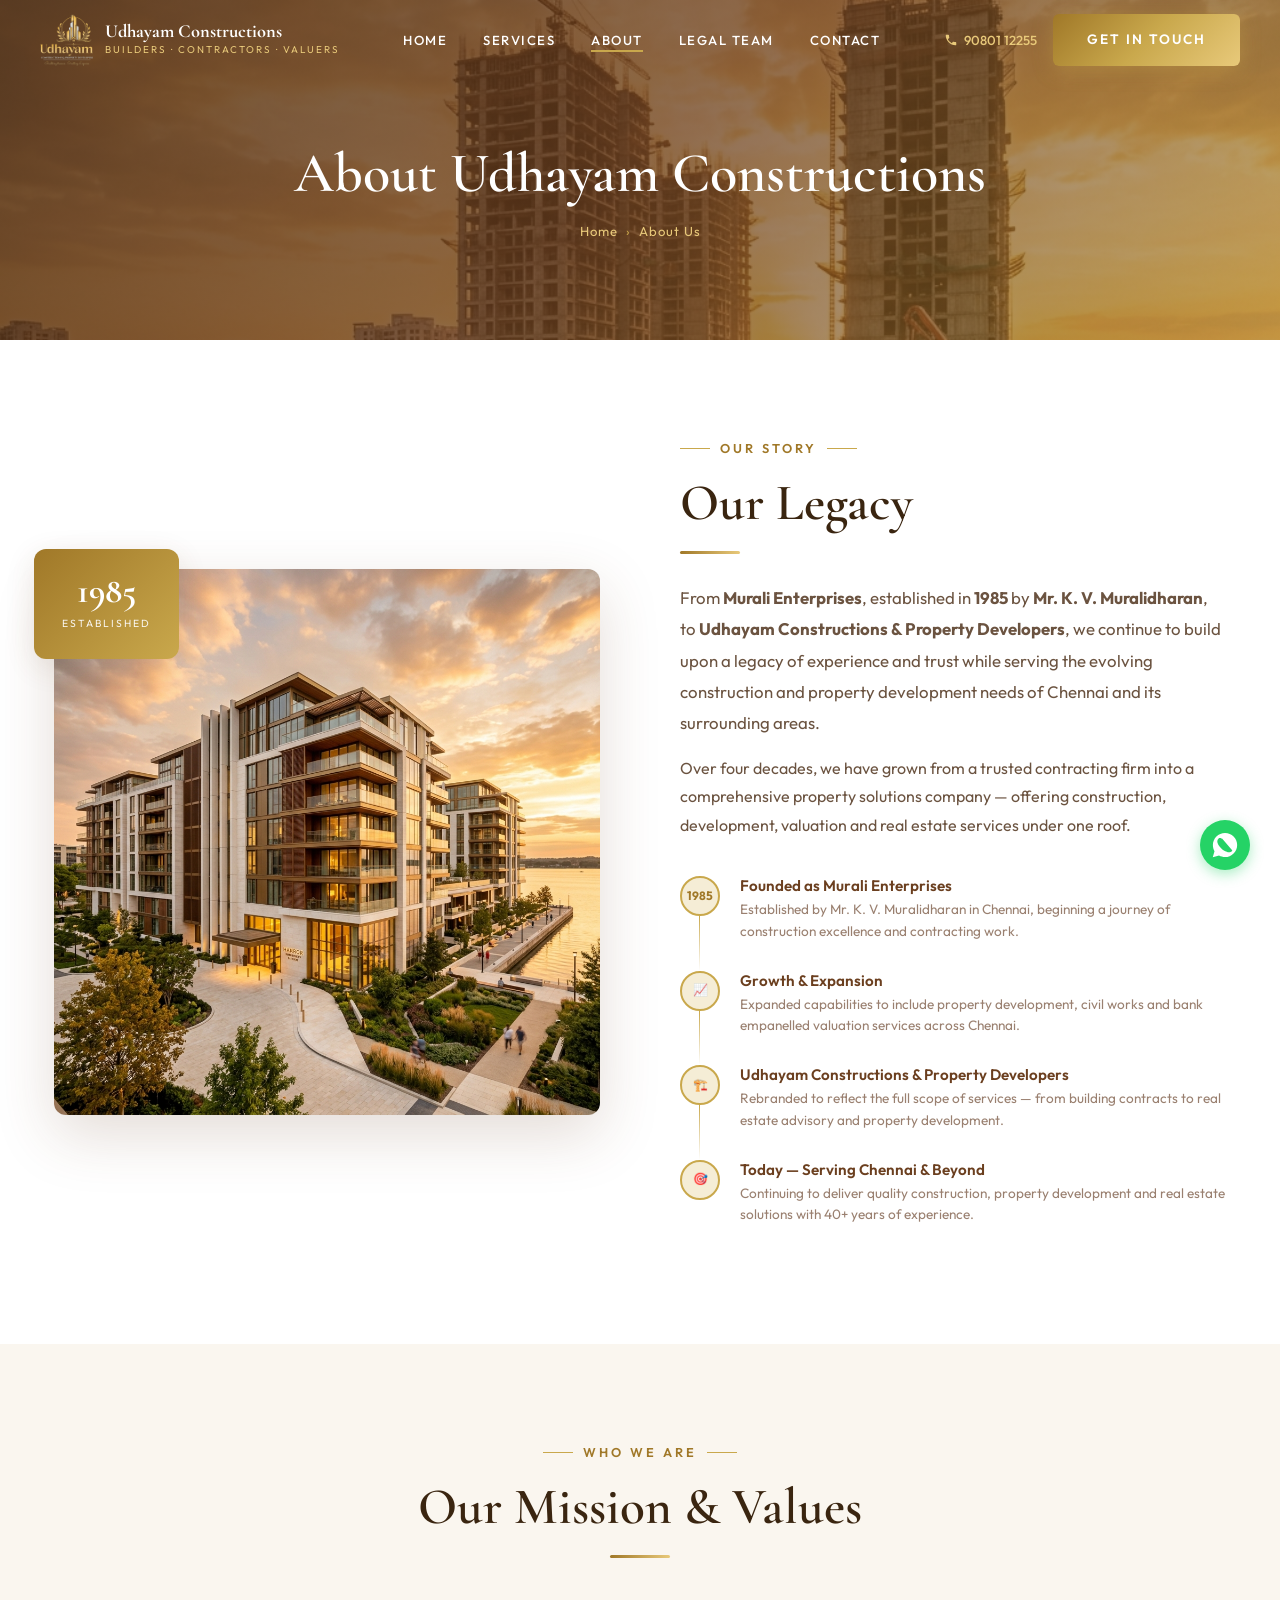
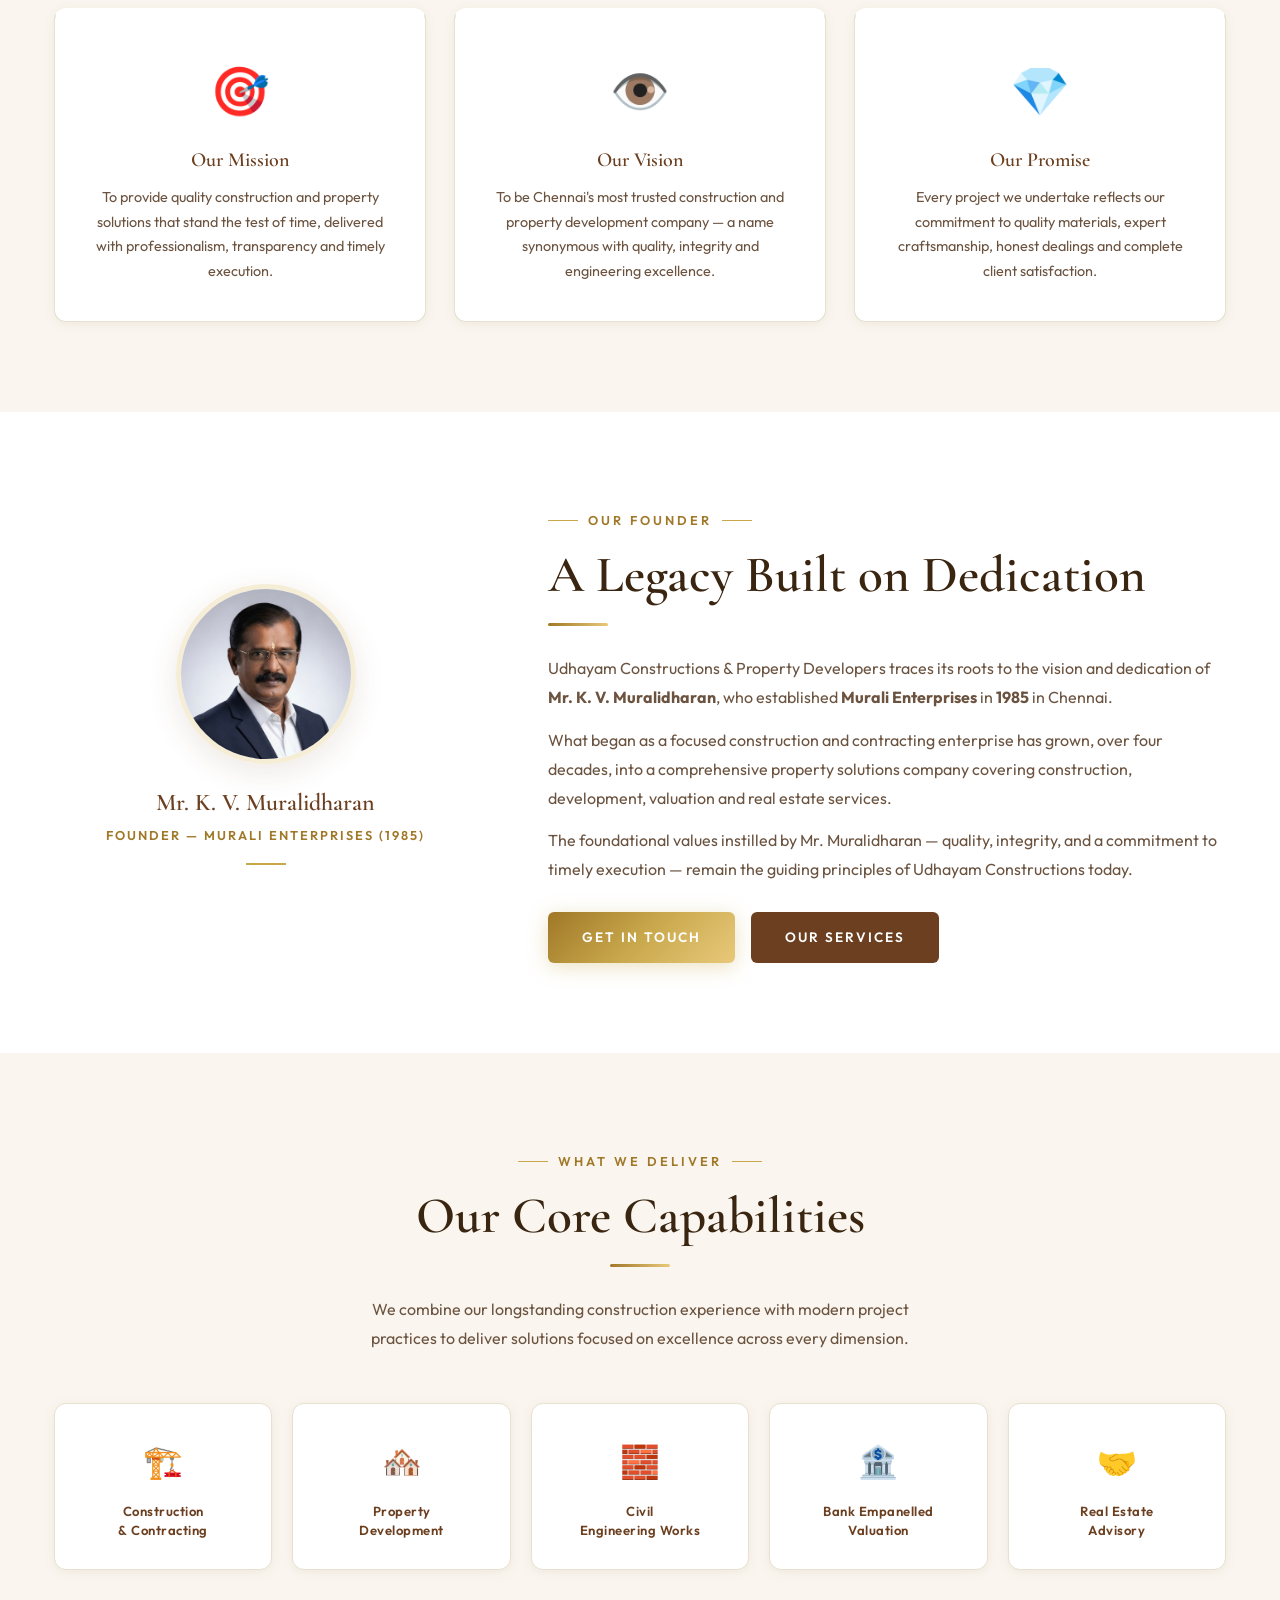
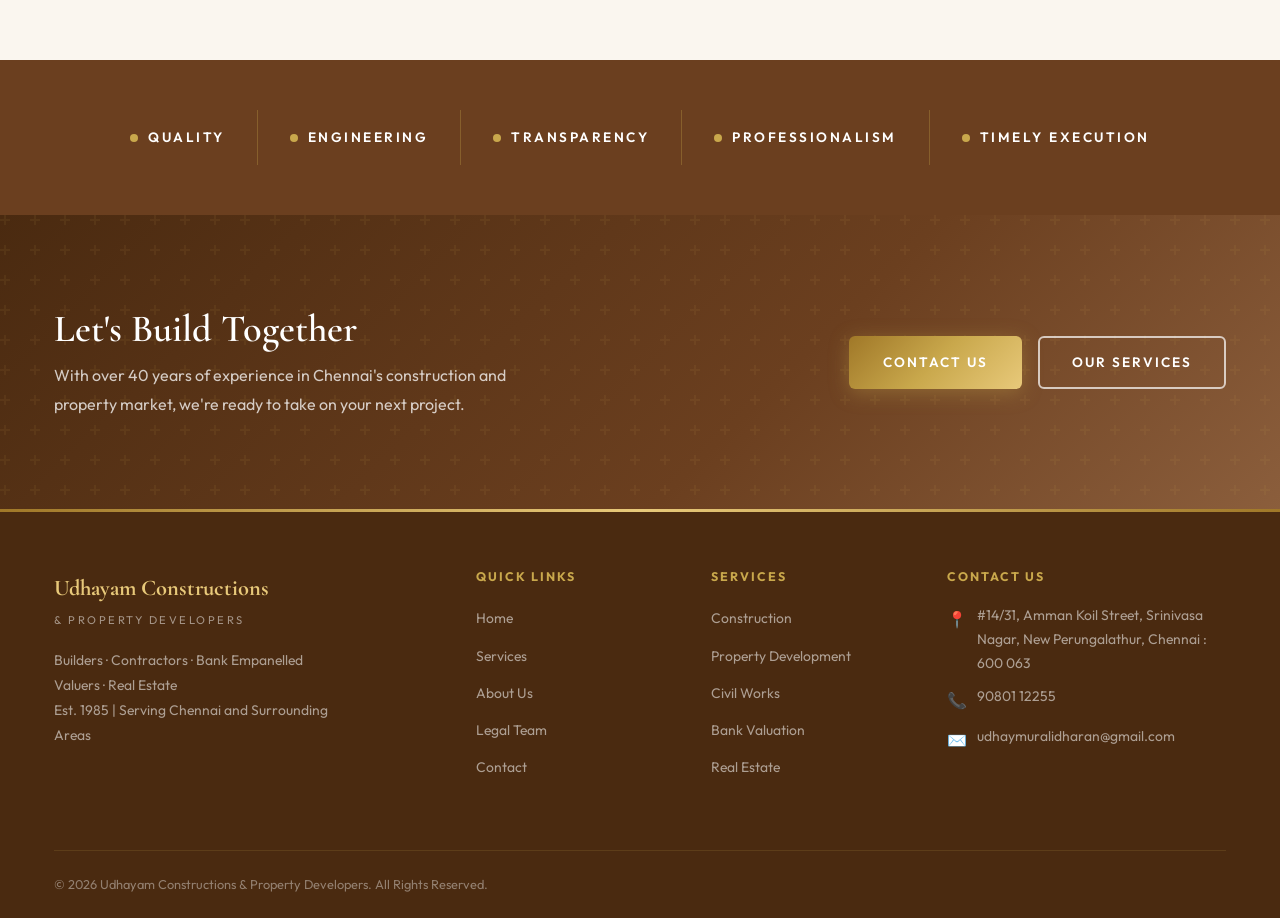
==== about.html @ 4d4fea95 "Initial commit of Udhayam Constructions website" ====
<!DOCTYPE html>
<html lang="en">
<head>
  <meta charset="UTF-8">
  <meta name="viewport" content="width=device-width, initial-scale=1.0">
  <title>About Us | Udhayam Constructions & Property Developers – Est. 1985, Chennai</title>
  <meta name="description" content="Learn about Udhayam Constructions & Property Developers – established in 1985 by Mr. K. V. Muralidharan as Murali Enterprises. Four decades of construction and property excellence in Chennai.">
  <link rel="stylesheet" href="style.css">
  <link rel="preconnect" href="https://fonts.googleapis.com">
</head>
<body>

  <!-- NAVBAR -->
  <nav id="navbar" class="scrolled">
    <div class="nav-inner">
      <a href="index.html" class="nav-logo">
        <img src="logo.png" alt="Udhayam Constructions Logo">
        <div class="nav-logo-text">
          <span class="brand">Udhayam Constructions</span>
          <span class="tagline">Builders · Contractors · Valuers</span>
        </div>
      </a>
      <ul class="nav-links">
        <li><a href="index.html">Home</a></li>
        <li><a href="services.html">Services</a></li>
        <li><a href="about.html" class="active">About</a></li>
        <li><a href="legal-team.html">Legal Team</a></li>
        <li><a href="contact.html">Contact</a></li>
      </ul>
      <div class="nav-cta">
        <a href="tel:+919080112255" class="nav-phone">
          <svg viewBox="0 0 24 24" fill="currentColor" width="14" height="14"><path d="M6.62 10.79c1.44 2.83 3.76 5.14 6.59 6.59l2.2-2.2c.27-.27.67-.36 1.02-.24 1.12.37 2.33.57 3.57.57.55 0 1 .45 1 1V20c0 .55-.45 1-1 1-9.39 0-17-7.61-17-17 0-.55.45-1 1-1h3.5c.55 0 1 .45 1 1 0 1.25.2 2.45.57 3.57.11.35.03.74-.25 1.02l-2.2 2.2z"/></svg>
          90801 12255
        </a>
        <a href="contact.html" class="btn-primary">Get In Touch</a>
      </div>
      <div class="hamburger" id="hamburger"><span></span><span></span><span></span></div>
    </div>
  </nav>
  <div class="mobile-nav" id="mobileNav">
    <a href="index.html">Home</a>
    <a href="services.html">Services</a>
    <a href="about.html">About</a>
    <a href="legal-team.html">Legal Team</a>
    <a href="contact.html">Contact</a>
  </div>

  <!-- PAGE BANNER -->
  <div class="page-banner">
    <div class="page-banner-bg" style="background-image: url('about_bg.png');"></div>
    <div class="page-banner-overlay"></div>
    <div class="page-banner-content">
      <h1>About Udhayam Constructions</h1>
      <div class="breadcrumb">
        <a href="index.html">Home</a>
        <span class="sep">›</span>
        <span>About Us</span>
      </div>
    </div>
  </div>

  <!-- OUR STORY -->
  <section class="about-story section-pad">
    <div class="container">
      <div class="about-grid">
        <div class="about-image-wrap fade-up">
          <div class="about-year-badge">
            <span class="year">1985</span>
            <span class="est">Established</span>
          </div>
          <img src="about_legacy_new.png" alt="Udhayam Constructions – Building Legacy Since 1985" style="width:100%; height:100%; object-fit:cover; border-radius:var(--radius-lg);">
        </div>
        <div class="fade-up">
          <div class="section-title">
            <div class="section-label">Our Story</div>
            <h2>Our Legacy</h2>
            <span class="gold-line"></span>
            <p style="font-size:1.05rem; line-height:1.85;">
              From <strong>Murali Enterprises</strong>, established in <strong>1985</strong> by <strong>Mr. K. V. Muralidharan</strong>, to <strong>Udhayam Constructions & Property Developers</strong>, we continue to build upon a legacy of experience and trust while serving the evolving construction and property development needs of Chennai and its surrounding areas.
            </p>
            <p style="margin-top:16px;">
              Over four decades, we have grown from a trusted contracting firm into a comprehensive property solutions company — offering construction, development, valuation and real estate services under one roof.
            </p>
          </div>
          <div class="timeline" style="margin-top: 36px;">
            <div class="timeline-item">
              <div class="tl-dot">1985</div>
              <div class="tl-content">
                <h4>Founded as Murali Enterprises</h4>
                <p>Established by Mr. K. V. Muralidharan in Chennai, beginning a journey of construction excellence and contracting work.</p>
              </div>
            </div>
            <div class="timeline-item">
              <div class="tl-dot">📈</div>
              <div class="tl-content">
                <h4>Growth & Expansion</h4>
                <p>Expanded capabilities to include property development, civil works and bank empanelled valuation services across Chennai.</p>
              </div>
            </div>
            <div class="timeline-item">
              <div class="tl-dot">🏗️</div>
              <div class="tl-content">
                <h4>Udhayam Constructions & Property Developers</h4>
                <p>Rebranded to reflect the full scope of services — from building contracts to real estate advisory and property development.</p>
              </div>
            </div>
            <div class="timeline-item">
              <div class="tl-dot">🎯</div>
              <div class="tl-content">
                <h4>Today — Serving Chennai & Beyond</h4>
                <p>Continuing to deliver quality construction, property development and real estate solutions with 40+ years of experience.</p>
              </div>
            </div>
          </div>
        </div>
      </div>
    </div>
  </section>

  <!-- MISSION / VISION -->
  <section class="section-pad" style="background: var(--cream);">
    <div class="container">
      <div class="section-title centered fade-up">
        <div class="section-label">Who We Are</div>
        <h2>Our Mission & Values</h2>
        <span class="gold-line"></span>
      </div>
      <div style="display: grid; grid-template-columns: 1fr 1fr 1fr; gap: 28px; margin-top: 50px;">
        <div class="service-card fade-up" style="text-align:center;">
          <div style="font-size:3rem; margin-bottom:16px;">🎯</div>
          <h3 style="font-size:1.25rem;">Our Mission</h3>
          <p style="font-size:0.9rem;">To provide quality construction and property solutions that stand the test of time, delivered with professionalism, transparency and timely execution.</p>
        </div>
        <div class="service-card fade-up" style="text-align:center;">
          <div style="font-size:3rem; margin-bottom:16px;">👁️</div>
          <h3 style="font-size:1.25rem;">Our Vision</h3>
          <p style="font-size:0.9rem;">To be Chennai's most trusted construction and property development company — a name synonymous with quality, integrity and engineering excellence.</p>
        </div>
        <div class="service-card fade-up" style="text-align:center;">
          <div style="font-size:3rem; margin-bottom:16px;">💎</div>
          <h3 style="font-size:1.25rem;">Our Promise</h3>
          <p style="font-size:0.9rem;">Every project we undertake reflects our commitment to quality materials, expert craftsmanship, honest dealings and complete client satisfaction.</p>
        </div>
      </div>
    </div>
  </section>

  <!-- FOUNDER -->
  <section class="section-pad" style="background: var(--white);">
    <div class="container">
      <div style="display: grid; grid-template-columns: 1fr 1.6fr; gap: 70px; align-items: center;">
        <div class="fade-up" style="text-align:center;">
          <div style="width:180px; height:180px; margin:0 auto 24px; border: 5px solid var(--gold-pale); box-shadow: var(--shadow-md); border-radius: 50%; overflow: hidden;">
            <img src="founder.jpg" alt="Mr. K. V. Muralidharan" style="width:100%; height:100%; object-fit:cover; object-position:center top;">
          </div>
          <h3 style="font-size:1.5rem; color:var(--brown);">Mr. K. V. Muralidharan</h3>
          <p style="font-size:0.8rem; color:var(--gold-dark); font-weight:600; letter-spacing:2px; text-transform:uppercase; margin-top:6px;">Founder — Murali Enterprises (1985)</p>
          <div style="width:40px; height:2px; background:var(--gold); margin:16px auto;"></div>
        </div>
        <div class="fade-up">
          <div class="section-title">
            <div class="section-label">Our Founder</div>
            <h2>A Legacy Built on Dedication</h2>
            <span class="gold-line"></span>
          </div>
          <p>Udhayam Constructions & Property Developers traces its roots to the vision and dedication of <strong>Mr. K. V. Muralidharan</strong>, who established <strong>Murali Enterprises</strong> in <strong>1985</strong> in Chennai.</p>
          <p style="margin-top:14px;">What began as a focused construction and contracting enterprise has grown, over four decades, into a comprehensive property solutions company covering construction, development, valuation and real estate services.</p>
          <p style="margin-top:14px;">The foundational values instilled by Mr. Muralidharan — quality, integrity, and a commitment to timely execution — remain the guiding principles of Udhayam Constructions today.</p>
          <div style="margin-top: 28px; display:flex; gap:16px; flex-wrap:wrap;">
            <a href="contact.html" class="btn-primary">Get In Touch</a>
            <a href="services.html" class="btn-brown">Our Services</a>
          </div>
        </div>
      </div>
    </div>
  </section>

  <!-- CAPABILITIES -->
  <section class="capabilities-section section-pad">
    <div class="container">
      <div class="section-title centered fade-up">
        <div class="section-label">What We Deliver</div>
        <h2>Our Core Capabilities</h2>
        <span class="gold-line"></span>
        <p>We combine our longstanding construction experience with modern project practices to deliver solutions focused on excellence across every dimension.</p>
      </div>
      <div class="capabilities-grid">
        <div class="cap-card fade-up"><div class="cap-icon">🏗️</div><h4>Construction<br>& Contracting</h4></div>
        <div class="cap-card fade-up"><div class="cap-icon">🏘️</div><h4>Property<br>Development</h4></div>
        <div class="cap-card fade-up"><div class="cap-icon">🧱</div><h4>Civil<br>Engineering Works</h4></div>
        <div class="cap-card fade-up"><div class="cap-icon">🏦</div><h4>Bank Empanelled<br>Valuation</h4></div>
        <div class="cap-card fade-up"><div class="cap-icon">🤝</div><h4>Real Estate<br>Advisory</h4></div>
      </div>
    </div>
  </section>

  <!-- VALUES STRIP -->
  <div class="values-strip">
    <div class="values-strip-inner">
      <div class="value-pill"><div class="dot"></div><span>Quality</span></div>
      <div class="value-pill"><div class="dot"></div><span>Engineering</span></div>
      <div class="value-pill"><div class="dot"></div><span>Transparency</span></div>
      <div class="value-pill"><div class="dot"></div><span>Professionalism</span></div>
      <div class="value-pill"><div class="dot"></div><span>Timely Execution</span></div>
    </div>
  </div>

  <!-- CTA -->
  <section class="cta-banner section-pad">
    <div class="container">
      <div class="cta-inner">
        <div>
          <h2>Let's Build Together</h2>
          <p>With over 40 years of experience in Chennai's construction and property market, we're ready to take on your next project.</p>
        </div>
        <div class="cta-buttons">
          <a href="contact.html" class="btn-primary">Contact Us</a>
          <a href="services.html" class="btn-outline">Our Services</a>
        </div>
      </div>
    </div>
  </section>

  <!-- FOOTER -->
  <footer>
    <div class="container">
      <div class="footer-top">
        <div class="footer-grid">
          <div class="footer-brand">
            <div class="logo-text">Udhayam Constructions</div>
            <div class="tagline">& Property Developers</div>
            <p>Builders · Contractors · Bank Empanelled Valuers · Real Estate<br>Est. 1985 | Serving Chennai and Surrounding Areas</p>
          </div>
          <div class="footer-col">
            <h4>Quick Links</h4>
            <ul>
              <li><a href="index.html">Home</a></li>
              <li><a href="services.html">Services</a></li>
              <li><a href="about.html">About Us</a></li>
              <li><a href="legal-team.html">Legal Team</a></li>
              <li><a href="contact.html">Contact</a></li>
            </ul>
          </div>
          <div class="footer-col">
            <h4>Services</h4>
            <ul>
              <li><a href="services.html">Construction</a></li>
              <li><a href="services.html">Property Development</a></li>
              <li><a href="services.html">Civil Works</a></li>
              <li><a href="services.html">Bank Valuation</a></li>
              <li><a href="services.html">Real Estate</a></li>
            </ul>
          </div>
          <div class="footer-col">
            <h4>Contact Us</h4>
            <ul class="footer-contact">
              <li><span class="fi-icon">📍</span> #14/31, Amman Koil Street, Srinivasa Nagar, New Perungalathur, Chennai : 600 063</li>
              <li><span class="fi-icon">📞</span> <a href="tel:+919080112255">90801 12255</a></li>
              <li><span class="fi-icon">✉️</span> <a href="mailto:udhaymuralidharan@gmail.com">udhaymuralidharan@gmail.com</a></li>
            </ul>
          </div>
        </div>
      </div>
      <div class="footer-bottom">
        <p>© 2026 Udhayam Constructions & Property Developers. All Rights Reserved.</p>
      </div>
    </div>
  </footer>

  <a href="https://wa.me/919080112255" id="whatsapp-btn" target="_blank" aria-label="Chat on WhatsApp" style="position: fixed; bottom: 30px; right: 30px; width: 50px; height: 50px; background: #25D366; color: white; border-radius: 50%; display: flex; align-items: center; justify-content: center; z-index: 99; box-shadow: 0 4px 14px rgba(37,211,102,0.4); transition: transform 0.3s ease;">
    <svg viewBox="0 0 32 32" fill="currentColor" width="28" height="28"><path d="M16.05 2.15c-7.66 0-13.9 6.24-13.9 13.9 0 2.45.64 4.84 1.85 6.95L2 30l7.2-1.89c2.04 1.11 4.35 1.7 6.8 1.7 7.66 0 13.9-6.24 13.9-13.9S23.71 2.15 16.05 2.15zm8.39 20.08c-.35.98-2.02 1.88-2.8 1.98-.78.11-1.74.28-5.32-1.2-4.32-1.79-7.14-6.2-7.36-6.49-.21-.29-1.76-2.34-1.76-4.46 0-2.12 1.1-3.17 1.5-3.6.38-.41.83-.51 1.11-.51.28 0 .56.01.8.02.26.01.62-.1.95.7 3.51.13.56.42 1.25.48 1.4.07.15.11.33.01.52s-.17.31-.35.5c-.17.19-.36.41-.51.56-.17.17-.35.35-.15.7 1.12.35 2.5 1.13 3.69 2.2 1.18 1.07 1.97 1.82 2.25 2.3.28.49.03.75-.15.93-.17.18-.75.87-.93 1.1-.17.23-.35.19-.66.04-.32-.15-2.01-.74-3.83-2.36-1.42-1.26-2.38-2.82-2.66-3.29-.28-.47-.03-.73.15-.96.16-.2.35-.41.53-.61.18-.21.24-.35.35-.59.12-.24.06-.45-.03-.63-.08-.18-.75-1.81-1.03-2.48-.27-.65-.54-.56-.75-.57-.2-.01-.43-.01-.66-.01zm0 0"/></svg>
  </a>

  <script>
    const navbar = document.getElementById('navbar');
    window.addEventListener('scroll', () => {
      navbar.classList.toggle('scrolled', window.scrollY > 60);
      
    });
    const hamburger = document.getElementById('hamburger');
    const mobileNav = document.getElementById('mobileNav');
    hamburger.addEventListener('click', () => {
      hamburger.classList.toggle('open');
      mobileNav.classList.toggle('open');
    });
    const observer = new IntersectionObserver((entries) => {
      entries.forEach(e => { if (e.isIntersecting) e.target.classList.add('visible'); });
    }, { threshold: 0.1 });
    document.querySelectorAll('.fade-up').forEach(el => observer.observe(el));
  </script>
</body>
</html>
---- style.css ----
/* ========================================
   UDHAYAM CONSTRUCTIONS & PROPERTY DEVELOPERS
   Main Stylesheet
   Color Palette: White, Gold, Brown
======================================== */

/* ---- Google Fonts ---- */
@import url('https://fonts.googleapis.com/css2?family=Cormorant+Garamond:ital,wght@0,300;0,400;0,500;0,600;0,700;1,400&family=Outfit:wght@300;400;500;600;700&display=swap');

/* ---- CSS Variables ---- */
:root {
  --gold: #C9A84C;
  --gold-light: #E8C97A;
  --gold-dark: #A07828;
  --gold-pale: #F5EDD6;
  --brown: #6B3F1F;
  --brown-light: #8B5E3C;
  --brown-dark: #4A2A10;
  --cream: #FAF6EF;
  --white: #FFFFFF;
  --off-white: #F8F4EE;
  --warm-gray: #E8E0D0;
  --text-dark: #3A2510;
  --text-mid: #6B5340;
  --text-light: #9A8070;
  --font-heading: 'Cormorant Garamond', Georgia, serif;
  --font-body: 'Outfit', sans-serif;
  --shadow-sm: 0 2px 12px rgba(107, 63, 31, 0.08);
  --shadow-md: 0 8px 30px rgba(107, 63, 31, 0.12);
  --shadow-lg: 0 20px 60px rgba(107, 63, 31, 0.18);
  --radius: 6px;
  --radius-lg: 12px;
  --transition: all 0.35s cubic-bezier(0.4, 0, 0.2, 1);
}

/* ---- Reset & Base ---- */
*, *::before, *::after { box-sizing: border-box; margin: 0; padding: 0; }
html { scroll-behavior: smooth; }
body {
  font-family: var(--font-body);
  font-size: 16px;
  line-height: 1.7;
  color: var(--text-dark);
  background: var(--white);
  overflow-x: hidden;
}
img { max-width: 100%; height: auto; display: block; }
a { text-decoration: none; color: inherit; transition: var(--transition); }
ul { list-style: none; }
button { cursor: pointer; border: none; background: none; font-family: inherit; }

/* ---- Typography ---- */
h1, h2, h3, h4, h5 {
  font-family: var(--font-heading);
  color: var(--text-dark);
  line-height: 1.25;
  font-weight: 600;
}
h1 { font-size: clamp(2.5rem, 6vw, 5rem); }
h2 { font-size: clamp(2rem, 4vw, 3.2rem); }
h3 { font-size: clamp(1.3rem, 2.5vw, 1.8rem); }
h4 { font-size: 1.1rem; font-family: var(--font-body); font-weight: 600; }
p { font-size: 1rem; color: var(--text-mid); line-height: 1.8; }

/* ---- Layout Utilities ---- */
.container { max-width: 1220px; margin: 0 auto; padding: 0 24px; }
.section-pad { padding: 90px 0; }
.section-pad-sm { padding: 60px 0; }
.text-center { text-align: center; }
.flex { display: flex; }
.grid { display: grid; }

/* ---- Section Title ---- */
.section-label {
  display: inline-flex;
  align-items: center;
  gap: 10px;
  font-family: var(--font-body);
  font-size: 0.8rem;
  font-weight: 600;
  letter-spacing: 3px;
  text-transform: uppercase;
  color: var(--gold-dark);
  margin-bottom: 12px;
}
.section-label::before, .section-label::after {
  content: '';
  display: block;
  width: 30px;
  height: 1px;
  background: var(--gold);
}
.section-title { margin-bottom: 16px; }
.section-title h2 { color: var(--text-dark); }
.section-title p { max-width: 600px; color: var(--text-mid); }
.section-title.centered { text-align: center; }
.section-title.centered p { margin: 0 auto; }

/* ---- Gold Divider ---- */
.gold-line {
  display: block;
  width: 60px;
  height: 3px;
  background: linear-gradient(90deg, var(--gold-dark), var(--gold-light));
  margin: 16px 0 28px;
  border-radius: 2px;
}
.section-title.centered .gold-line { margin: 16px auto 28px; }

/* ---- Buttons ---- */
.btn-primary {
  display: inline-flex;
  align-items: center;
  gap: 8px;
  background: linear-gradient(135deg, var(--gold-dark) 0%, var(--gold) 50%, var(--gold-light) 100%);
  color: var(--white);
  padding: 14px 34px;
  border-radius: var(--radius);
  font-size: 0.85rem;
  font-weight: 600;
  letter-spacing: 2px;
  text-transform: uppercase;
  box-shadow: 0 4px 20px rgba(201, 168, 76, 0.35);
  transition: var(--transition);
}
.btn-primary:hover {
  transform: translateY(-2px);
  box-shadow: 0 8px 30px rgba(201, 168, 76, 0.5);
  background: linear-gradient(135deg, var(--gold) 0%, var(--gold-light) 100%);
}
.btn-outline {
  display: inline-flex;
  align-items: center;
  gap: 8px;
  background: transparent;
  color: var(--white);
  padding: 13px 32px;
  border: 2px solid rgba(255,255,255,0.7);
  border-radius: var(--radius);
  font-size: 0.85rem;
  font-weight: 600;
  letter-spacing: 2px;
  text-transform: uppercase;
  transition: var(--transition);
}
.btn-outline:hover {
  background: rgba(255,255,255,0.12);
  border-color: var(--white);
}
.btn-brown {
  display: inline-flex;
  align-items: center;
  gap: 8px;
  background: var(--brown);
  color: var(--white);
  padding: 14px 34px;
  border-radius: var(--radius);
  font-size: 0.85rem;
  font-weight: 600;
  letter-spacing: 2px;
  text-transform: uppercase;
  transition: var(--transition);
}
.btn-brown:hover { background: var(--brown-dark); transform: translateY(-2px); }

/* ---- NAV ---- */
#navbar {
  position: fixed;
  top: 0; left: 0; right: 0;
  z-index: 1000;
  padding: 0 40px;
  transition: var(--transition);
}
#navbar.scrolled {
  background: rgba(255, 251, 245, 0.97);
  backdrop-filter: blur(12px);
  -webkit-backdrop-filter: blur(12px);
  box-shadow: 0 2px 30px rgba(107, 63, 31, 0.12);
  padding: 0 40px;
}
.nav-inner {
  display: flex;
  align-items: center;
  justify-content: space-between;
  height: 80px;
  max-width: 1220px;
  margin: 0 auto;
}
.nav-logo { display: flex; align-items: center; gap: 12px; }
.nav-logo img { height: 52px; width: auto; }
.nav-logo-text { display: flex; flex-direction: column; }
.nav-logo-text .brand { font-family: var(--font-heading); font-size: 1.15rem; font-weight: 700; color: var(--brown); line-height: 1.1; }
.nav-logo-text .tagline { font-size: 0.62rem; letter-spacing: 2px; text-transform: uppercase; color: var(--gold-dark); }
#navbar.scrolled .brand { color: var(--brown); }
#navbar:not(.scrolled) .brand { color: var(--white); }
#navbar:not(.scrolled) .tagline { color: var(--gold-light); }

.nav-links { display: flex; align-items: center; gap: 36px; }
.nav-links a {
  font-size: 0.82rem;
  font-weight: 500;
  letter-spacing: 1.5px;
  text-transform: uppercase;
  color: var(--white);
  position: relative;
  padding-bottom: 4px;
}
.nav-links a::after {
  content: '';
  position: absolute;
  bottom: 0; left: 0;
  width: 0; height: 2px;
  background: var(--gold);
  transition: var(--transition);
}
.nav-links a:hover::after, .nav-links a.active::after { width: 100%; }
#navbar.scrolled .nav-links a { color: var(--text-dark); }
.nav-links a:hover { color: var(--gold-dark); }
#navbar.scrolled .nav-links a:hover { color: var(--gold-dark); }

.nav-cta { display: flex; align-items: center; gap: 16px; }
.nav-phone {
  display: flex; align-items: center; gap: 6px;
  font-size: 0.82rem; font-weight: 500;
  color: var(--gold-light);
}
#navbar.scrolled .nav-phone { color: var(--gold-dark); }
.nav-phone svg { width: 14px; height: 14px; }

/* Hamburger */
.hamburger { display: none; flex-direction: column; gap: 5px; cursor: pointer; padding: 6px; }
.hamburger span { display: block; width: 24px; height: 2px; background: var(--white); border-radius: 2px; transition: var(--transition); }
#navbar.scrolled .hamburger span { background: var(--brown); }
.hamburger.open span:nth-child(1) { transform: rotate(45deg) translate(5px, 5px); }
.hamburger.open span:nth-child(2) { opacity: 0; }
.hamburger.open span:nth-child(3) { transform: rotate(-45deg) translate(5px, -5px); }

/* Mobile Nav */
.mobile-nav {
  display: none;
  position: fixed;
  top: 80px; left: 0; right: 0;
  background: var(--off-white);
  padding: 20px 30px 30px;
  box-shadow: var(--shadow-lg);
  z-index: 999;
  transform: translateY(-20px);
  opacity: 0;
  pointer-events: none;
  transition: var(--transition);
}
.mobile-nav.open { display: block; transform: translateY(0); opacity: 1; pointer-events: all; }
.mobile-nav a { display: block; padding: 12px 0; font-size: 1rem; font-weight: 500; color: var(--text-dark); border-bottom: 1px solid var(--warm-gray); }
.mobile-nav a:last-child { border: none; }

/* ---- PAGE BANNER ---- */
.page-banner {
  position: relative;
  min-height: 340px;
  display: flex;
  align-items: center;
  justify-content: center;
  text-align: center;
  overflow: hidden;
}
.page-banner-bg {
  position: absolute;
  inset: 0;
  background-size: cover;
  background-position: center;
  background-attachment: fixed;
}
.page-banner-overlay {
  position: absolute;
  inset: 0;
  background: linear-gradient(135deg, rgba(74, 42, 16, 0.82) 0%, rgba(107, 63, 31, 0.75) 50%, rgba(160, 120, 40, 0.6) 100%);
}
.page-banner-content {
  position: relative;
  z-index: 2;
  padding: 100px 24px 60px;
}
.page-banner-content h1 { color: var(--white); font-size: clamp(2rem, 5vw, 3.5rem); }
.page-banner-content .breadcrumb {
  display: flex;
  align-items: center;
  justify-content: center;
  gap: 8px;
  margin-top: 12px;
  font-size: 0.82rem;
  color: var(--gold-light);
  letter-spacing: 1px;
}
.page-banner-content .breadcrumb a { color: var(--gold-light); }
.page-banner-content .breadcrumb a:hover { color: var(--white); }
.page-banner-content .breadcrumb .sep { color: var(--gold); }

/* ---- HERO ---- */
.hero {
  position: relative;
  min-height: 100vh;
  display: flex;
  align-items: center;
  overflow: hidden;
}
.hero-bg {
  position: absolute;
  inset: 0;
  background-image: url('hero_bg.png');
  background-size: cover;
  background-position: center;
  animation: heroZoom 20s ease-in-out infinite alternate;
}
@keyframes heroZoom {
  from { transform: scale(1); }
  to { transform: scale(1.06); }
}
.hero-overlay {
  position: absolute;
  inset: 0;
  background: linear-gradient(
    135deg,
    rgba(74, 42, 16, 0.88) 0%,
    rgba(107, 63, 31, 0.75) 40%,
    rgba(160, 120, 40, 0.55) 100%
  );
}
.hero-content {
  position: relative;
  z-index: 2;
  max-width: 760px;
  padding: 120px 24px 120px;
  margin: 0 auto;
  text-align: center;
}
.hero-badge {
  display: inline-flex;
  align-items: center;
  gap: 8px;
  background: rgba(201, 168, 76, 0.2);
  border: 1px solid var(--gold);
  color: var(--gold-light);
  padding: 6px 20px;
  border-radius: 50px;
  font-size: 0.75rem;
  font-weight: 600;
  letter-spacing: 3px;
  text-transform: uppercase;
  margin-bottom: 28px;
  backdrop-filter: blur(6px);
}
.hero-content h1 {
  color: var(--white);
  font-size: clamp(2.8rem, 7vw, 5.5rem);
  font-weight: 700;
  letter-spacing: -1px;
  text-shadow: 0 2px 20px rgba(0,0,0,0.3);
  margin-bottom: 8px;
}
.hero-content h1 span { color: var(--gold-light); }
.hero-subtitle {
  font-size: clamp(1rem, 2vw, 1.2rem);
  color: rgba(255,255,255,0.85);
  margin: 20px auto 36px;
  max-width: 540px;
  line-height: 1.7;
}
.hero-sub-tag {
  font-family: var(--font-body);
  font-size: 0.85rem;
  font-weight: 500;
  letter-spacing: 3px;
  text-transform: uppercase;
  color: var(--gold-light);
  margin-bottom: 14px;
  display: block;
}
.hero-buttons { display: flex; gap: 16px; justify-content: center; flex-wrap: wrap; }
.hero-stats {
  position: absolute;
  bottom: 0;
  left: 0; right: 0;
  z-index: 3;
  display: grid;
  grid-template-columns: 1fr;
  background: rgba(255, 251, 245, 0.06);
  backdrop-filter: blur(12px);
  -webkit-backdrop-filter: blur(12px);
  border-top: 1px solid rgba(201, 168, 76, 0.25);
}
.hero-stat {
  padding: 22px 20px;
  text-align: center;
  border-right: 1px solid rgba(201, 168, 76, 0.2);
}
.hero-stat:last-child { border: none; }
.hero-stat .num {
  font-family: var(--font-heading);
  font-size: 2.4rem;
  font-weight: 700;
  color: var(--gold-light);
  line-height: 1;
}
.hero-stat .label {
  font-size: 0.72rem;
  letter-spacing: 2px;
  text-transform: uppercase;
  color: rgba(255,255,255,0.7);
  margin-top: 4px;
}

/* ---- FEATURES BAR ---- */
.features-bar { background: var(--brown); padding: 0; }
.features-bar-inner {
  display: grid;
  grid-template-columns: repeat(4, 1fr);
}
.feature-item {
  display: flex;
  align-items: center;
  gap: 16px;
  padding: 28px 24px;
  border-right: 1px solid rgba(255,255,255,0.1);
  transition: var(--transition);
}
.feature-item:last-child { border: none; }
.feature-item:hover { background: rgba(255,255,255,0.06); }
.feature-icon {
  width: 48px;
  height: 48px;
  background: rgba(201, 168, 76, 0.2);
  border: 1px solid rgba(201, 168, 76, 0.4);
  border-radius: 50%;
  display: flex;
  align-items: center;
  justify-content: center;
  flex-shrink: 0;
  font-size: 1.3rem;
}
.feature-item h4 { color: var(--white); font-size: 0.88rem; margin-bottom: 2px; font-family: var(--font-body); font-weight: 600; }
.feature-item p { color: rgba(255,255,255,0.6); font-size: 0.75rem; line-height: 1.4; }

/* ---- WELCOME / ABOUT SECTION ---- */
.welcome-section { background: var(--cream); }
.welcome-grid {
  display: grid;
  grid-template-columns: 1fr 1fr;
  gap: 80px;
  align-items: center;
}
.welcome-image-wrap { position: relative; }
.welcome-image-wrap img {
  width: 100%;
  border-radius: var(--radius-lg);
  box-shadow: var(--shadow-lg);
}
.image-badge {
  position: absolute;
  bottom: -20px;
  right: -20px;
  background: var(--brown);
  color: var(--white);
  padding: 24px 28px;
  border-radius: var(--radius-lg);
  text-align: center;
  box-shadow: var(--shadow-md);
}
.image-badge .num {
  font-family: var(--font-heading);
  font-size: 2.5rem;
  font-weight: 700;
  color: var(--gold-light);
  display: block;
  line-height: 1;
}
.image-badge .label { font-size: 0.7rem; letter-spacing: 1.5px; text-transform: uppercase; color: rgba(255,255,255,0.8); margin-top: 4px; }
.welcome-content { padding: 20px 0; }
.values-list { margin-top: 24px; display: flex; flex-direction: column; gap: 12px; }
.value-item {
  display: flex;
  align-items: flex-start;
  gap: 14px;
  padding: 14px 18px;
  background: var(--white);
  border-radius: var(--radius);
  border-left: 3px solid var(--gold);
  box-shadow: var(--shadow-sm);
  transition: var(--transition);
}
.value-item:hover { transform: translateX(6px); box-shadow: var(--shadow-md); }
.value-icon { font-size: 1.3rem; flex-shrink: 0; margin-top: 2px; }
.value-item h4 { font-size: 0.9rem; color: var(--brown); margin-bottom: 2px; }
.value-item p { font-size: 0.82rem; color: var(--text-light); line-height: 1.5; }

/* ---- STATS COUNTER ---- */
.stats-section {
  background: linear-gradient(135deg, var(--brown-dark) 0%, var(--brown) 50%, var(--brown-light) 100%);
  position: relative;
  overflow: hidden;
}
.stats-section::before {
  content: '';
  position: absolute;
  inset: 0;
  background: url("data:image/svg+xml,%3Csvg width='60' height='60' viewBox='0 0 60 60' xmlns='http://www.w3.org/2000/svg'%3E%3Cg fill='none' fill-rule='evenodd'%3E%3Cg fill='%23C9A84C' fill-opacity='0.06'%3E%3Cpath d='M36 34v-4h-2v4h-4v2h4v4h2v-4h4v-2h-4zm0-30V0h-2v4h-4v2h4v4h2V6h4V4h-4zM6 34v-4H4v4H0v2h4v4h2v-4h4v-2H6zM6 4V0H4v4H0v2h4v4h2V6h4V4H6z'/%3E%3C/g%3E%3C/g%3E%3C/svg%3E");
}
.stats-grid {
  display: grid;
  grid-template-columns: repeat(4, 1fr);
  gap: 0;
  position: relative;
  z-index: 1;
}
.stat-card {
  text-align: center;
  padding: 54px 30px;
  border-right: 1px solid rgba(201, 168, 76, 0.2);
  transition: var(--transition);
}
.stat-card:last-child { border: none; }
.stat-card:hover { background: rgba(201, 168, 76, 0.05); }
.stat-icon { font-size: 2.2rem; margin-bottom: 14px; }
.stat-num {
  font-family: var(--font-heading);
  font-size: 3.5rem;
  font-weight: 700;
  color: var(--gold-light);
  line-height: 1;
  margin-bottom: 8px;
}
.stat-label { font-size: 0.78rem; letter-spacing: 2.5px; text-transform: uppercase; color: rgba(255,255,255,0.75); }

/* ---- SERVICES PAGE ---- */
.services-intro { background: var(--cream); }
.services-grid {
  display: grid;
  grid-template-columns: repeat(3, 1fr);
  gap: 28px;
  margin-top: 50px;
}
.service-card {
  background: var(--white);
  border-radius: var(--radius-lg);
  padding: 38px 32px;
  box-shadow: var(--shadow-sm);
  border: 1px solid var(--warm-gray);
  border-top: 4px solid transparent;
  transition: var(--transition);
  position: relative;
  overflow: hidden;
}
.service-card::before {
  content: '';
  position: absolute;
  top: 0; left: 0; right: 0;
  height: 4px;
  background: linear-gradient(90deg, var(--gold-dark), var(--gold-light));
  transform: scaleX(0);
  transform-origin: left;
  transition: var(--transition);
}
.service-card:hover::before { transform: scaleX(1); }
.service-card:hover {
  transform: translateY(-6px);
  box-shadow: var(--shadow-lg);
  border-color: transparent;
}
.service-num {
  font-family: var(--font-heading);
  font-size: 4rem;
  font-weight: 700;
  color: var(--gold-pale);
  line-height: 1;
  margin-bottom: 16px;
}
.service-icon-wrap {
  width: 62px; height: 62px;
  background: var(--gold-pale);
  border-radius: var(--radius);
  display: flex; align-items: center; justify-content: center;
  font-size: 1.8rem;
  margin-bottom: 20px;
  transition: var(--transition);
}
.service-card:hover .service-icon-wrap { background: var(--gold); }
.service-card h3 { font-size: 1.3rem; color: var(--brown); margin-bottom: 12px; }
.service-card p { font-size: 0.9rem; color: var(--text-mid); line-height: 1.7; }
.service-list { margin-top: 14px; }
.service-list li {
  font-size: 0.85rem;
  color: var(--text-mid);
  padding: 5px 0;
  border-bottom: 1px solid var(--warm-gray);
  display: flex;
  align-items: center;
  gap: 8px;
}
.service-list li::before { content: '◆'; color: var(--gold); font-size: 0.5rem; flex-shrink: 0; }
.service-list li:last-child { border: none; }

/* ---- VALUES STRIP ---- */
.values-strip {
  background: var(--brown);
  padding: 50px 0;
}
.values-strip-inner {
  display: flex;
  align-items: center;
  justify-content: center;
  gap: 0;
  flex-wrap: wrap;
}
.value-pill {
  display: flex;
  align-items: center;
  gap: 10px;
  padding: 16px 32px;
  border-right: 1px solid rgba(201, 168, 76, 0.3);
}
.value-pill:last-child { border: none; }
.value-pill .dot { width: 8px; height: 8px; background: var(--gold); border-radius: 50%; }
.value-pill span { font-size: 0.85rem; font-weight: 600; letter-spacing: 2.5px; text-transform: uppercase; color: var(--white); }

/* ---- ABOUT PAGE ---- */
.about-story { background: var(--white); }
.about-grid {
  display: grid;
  grid-template-columns: 1fr 1fr;
  gap: 80px;
  align-items: center;
}
.about-image-wrap { position: relative; }
.about-image-wrap img {
  width: 100%;
  border-radius: var(--radius-lg);
  box-shadow: var(--shadow-lg);
}
.about-year-badge {
  position: absolute;
  top: -20px;
  left: -20px;
  background: linear-gradient(135deg, var(--gold-dark), var(--gold));
  color: var(--white);
  padding: 24px 28px;
  border-radius: var(--radius-lg);
  text-align: center;
  box-shadow: var(--shadow-md);
}
.about-year-badge .year { font-family: var(--font-heading); font-size: 2.2rem; font-weight: 700; display: block; line-height: 1; }
.about-year-badge .est { font-size: 0.65rem; letter-spacing: 2px; text-transform: uppercase; opacity: 0.9; }
.timeline { margin-top: 32px; display: flex; flex-direction: column; gap: 0; }
.timeline-item {
  display: flex;
  gap: 20px;
  padding-bottom: 28px;
  position: relative;
}
.timeline-item::before {
  content: '';
  position: absolute;
  left: 19px; top: 40px;
  bottom: 0;
  width: 1px;
  background: linear-gradient(to bottom, var(--gold), transparent);
}
.timeline-item:last-child::before { display: none; }
.tl-dot {
  width: 40px; height: 40px;
  background: var(--gold-pale);
  border: 2px solid var(--gold);
  border-radius: 50%;
  display: flex; align-items: center; justify-content: center;
  flex-shrink: 0;
  font-size: 0.75rem;
  color: var(--gold-dark);
  font-weight: 700;
}
.tl-content h4 { color: var(--brown); font-size: 0.95rem; margin-bottom: 4px; }
.tl-content p { font-size: 0.85rem; color: var(--text-light); line-height: 1.6; }

/* ---- CAPABILITIES ---- */
.capabilities-section { background: var(--cream); }
.capabilities-grid {
  display: grid;
  grid-template-columns: repeat(5, 1fr);
  gap: 20px;
  margin-top: 50px;
}
.cap-card {
  background: var(--white);
  border-radius: var(--radius-lg);
  padding: 30px 20px;
  text-align: center;
  box-shadow: var(--shadow-sm);
  border: 1px solid var(--warm-gray);
  transition: var(--transition);
}
.cap-card:hover { transform: translateY(-4px); box-shadow: var(--shadow-md); background: var(--brown); }
.cap-card:hover .cap-icon { background: rgba(201, 168, 76, 0.2); }
.cap-card:hover h4 { color: var(--white); }
.cap-icon { font-size: 2rem; margin-bottom: 14px; }
.cap-card h4 { font-size: 0.82rem; font-weight: 600; color: var(--brown); letter-spacing: 0.5px; line-height: 1.4; }

/* ---- LEGAL TEAM PAGE ---- */
.legal-team-section { background: var(--cream); }
.team-grid {
  display: grid;
  grid-template-columns: repeat(3, 1fr);
  gap: 30px;
  margin-top: 50px;
}
.team-card {
  background: var(--white);
  border-radius: var(--radius-lg);
  overflow: hidden;
  box-shadow: var(--shadow-sm);
  border: 1px solid var(--warm-gray);
  transition: var(--transition);
}
.team-card:hover { transform: translateY(-6px); box-shadow: var(--shadow-lg); }
.team-photo {
  height: 280px;
  background: linear-gradient(135deg, var(--brown) 0%, var(--brown-light) 100%);
  display: flex;
  align-items: center;
  justify-content: center;
  position: relative;
  overflow: hidden;
}
.team-photo .avatar {
  width: 100px; height: 100px;
  background: rgba(201, 168, 76, 0.2);
  border: 3px solid var(--gold);
  border-radius: 50%;
  display: flex; align-items: center; justify-content: center;
  font-size: 2.8rem;
  color: var(--gold-light);
}
.team-photo-overlay {
  position: absolute;
  bottom: 0; left: 0; right: 0;
  background: linear-gradient(to top, rgba(74, 42, 16, 0.8), transparent);
  padding: 20px;
}
.team-info { padding: 24px 28px 30px; }
.team-info h3 { font-size: 1.3rem; color: var(--brown); margin-bottom: 4px; }
.team-role {
  font-size: 0.78rem;
  font-weight: 600;
  letter-spacing: 2px;
  text-transform: uppercase;
  color: var(--gold-dark);
  margin-bottom: 14px;
}
.team-divider { width: 40px; height: 2px; background: var(--gold); margin-bottom: 14px; }
.team-info p { font-size: 0.87rem; color: var(--text-mid); line-height: 1.7; }
.team-placeholder {
  background: var(--white);
  border-radius: var(--radius-lg);
  border: 2px dashed var(--warm-gray);
  padding: 60px 40px;
  text-align: center;
  display: flex;
  flex-direction: column;
  align-items: center;
  justify-content: center;
  gap: 12px;
}
.team-placeholder .ph-icon { font-size: 3rem; color: var(--warm-gray); }
.team-placeholder h3 { color: var(--text-light); font-size: 1.1rem; }
.team-placeholder p { font-size: 0.85rem; color: var(--text-light); }

/* ---- CONTACT PAGE ---- */
.contact-section { background: var(--cream); }
.contact-grid {
  display: grid;
  grid-template-columns: 1fr 1.4fr;
  gap: 60px;
  align-items: start;
}
.contact-info-wrap { padding-top: 8px; }
.contact-info-item {
  display: flex;
  align-items: flex-start;
  gap: 18px;
  margin-bottom: 30px;
  padding: 24px;
  background: var(--white);
  border-radius: var(--radius-lg);
  box-shadow: var(--shadow-sm);
  border-left: 3px solid var(--gold);
}
.ci-icon {
  width: 52px; height: 52px;
  background: var(--gold-pale);
  border-radius: var(--radius);
  display: flex; align-items: center; justify-content: center;
  font-size: 1.4rem;
  flex-shrink: 0;
}
.ci-text h4 { color: var(--brown); font-size: 0.9rem; margin-bottom: 6px; font-family: var(--font-body); font-weight: 600; }
.ci-text p, .ci-text a { font-size: 0.9rem; color: var(--text-mid); }
.ci-text a:hover { color: var(--gold-dark); }
.contact-form-wrap {
  background: var(--white);
  border-radius: var(--radius-lg);
  padding: 42px 44px;
  box-shadow: var(--shadow-md);
  border: 1px solid var(--warm-gray);
}
.contact-form-wrap h3 { font-size: 1.8rem; color: var(--brown); margin-bottom: 6px; }
.contact-form-wrap .sub { font-size: 0.9rem; color: var(--text-light); margin-bottom: 30px; }
.form-row { display: grid; grid-template-columns: 1fr 1fr; gap: 20px; margin-bottom: 20px; }
.form-group { margin-bottom: 20px; }
.form-group label {
  display: block;
  font-size: 0.78rem;
  font-weight: 600;
  letter-spacing: 1.5px;
  text-transform: uppercase;
  color: var(--brown);
  margin-bottom: 8px;
}
.form-group input, .form-group select, .form-group textarea {
  width: 100%;
  padding: 13px 16px;
  background: var(--off-white);
  border: 1.5px solid var(--warm-gray);
  border-radius: var(--radius);
  font-family: var(--font-body);
  font-size: 0.9rem;
  color: var(--text-dark);
  transition: var(--transition);
  outline: none;
  resize: vertical;
}
.form-group input:focus, .form-group select:focus, .form-group textarea:focus {
  border-color: var(--gold);
  background: var(--white);
  box-shadow: 0 0 0 3px rgba(201, 168, 76, 0.15);
}
.form-group textarea { min-height: 120px; }
.form-submit { width: 100%; padding: 16px; font-size: 0.9rem; }

/* ---- CTA BANNER ---- */
.cta-banner {
  background: linear-gradient(135deg, var(--brown-dark) 0%, var(--brown) 60%, var(--brown-light) 100%);
  position: relative;
  overflow: hidden;
}
.cta-banner::before {
  content: '';
  position: absolute;
  inset: 0;
  background: url("data:image/svg+xml,%3Csvg width='60' height='60' viewBox='0 0 60 60' xmlns='http://www.w3.org/2000/svg'%3E%3Cg fill='none'%3E%3Cg fill='%23C9A84C' fill-opacity='0.08'%3E%3Cpath d='M36 34v-4h-2v4h-4v2h4v4h2v-4h4v-2h-4zm0-30V0h-2v4h-4v2h4v4h2V6h4V4h-4zM6 34v-4H4v4H0v2h4v4h2v-4h4v-2H6zM6 4V0H4v4H0v2h4v4h2V6h4V4H6z'/%3E%3C/g%3E%3C/g%3E%3C/svg%3E");
}
.cta-inner {
  position: relative;
  z-index: 1;
  display: flex;
  align-items: center;
  justify-content: space-between;
  gap: 40px;
  flex-wrap: wrap;
}
.cta-inner h2 { color: var(--white); font-size: clamp(1.8rem, 3vw, 2.8rem); margin-bottom: 8px; }
.cta-inner p { color: rgba(255,255,255,0.75); font-size: 1rem; max-width: 480px; }
.cta-buttons { display: flex; gap: 16px; flex-shrink: 0; flex-wrap: wrap; }

/* ---- FOOTER ---- */
footer {
  background: var(--brown-dark);
  position: relative;
  overflow: hidden;
}
footer::before {
  content: '';
  position: absolute;
  top: 0; left: 0; right: 0;
  height: 3px;
  background: linear-gradient(90deg, var(--gold-dark), var(--gold-light), var(--gold-dark));
}
.footer-top {
  padding: 60px 0;
  border-bottom: 1px solid rgba(201, 168, 76, 0.15);
}
.footer-grid {
  display: grid;
  grid-template-columns: 2fr 1fr 1fr 1.5fr;
  gap: 50px;
}
.footer-brand .logo-text { font-family: var(--font-heading); font-size: 1.4rem; color: var(--gold-light); font-weight: 700; margin-bottom: 4px; }
.footer-brand .tagline { font-size: 0.7rem; letter-spacing: 2.5px; text-transform: uppercase; color: rgba(255,255,255,0.5); margin-bottom: 18px; }
.footer-brand p { font-size: 0.87rem; color: rgba(255,255,255,0.55); line-height: 1.8; max-width: 280px; }
.footer-col h4 { font-family: var(--font-body); font-size: 0.78rem; font-weight: 700; letter-spacing: 2px; text-transform: uppercase; color: var(--gold); margin-bottom: 20px; }
.footer-col ul li { margin-bottom: 10px; }
.footer-col ul li a { font-size: 0.87rem; color: rgba(255,255,255,0.55); transition: var(--transition); }
.footer-col ul li a:hover { color: var(--gold-light); padding-left: 4px; }
.footer-contact li {
  display: flex;
  align-items: flex-start;
  gap: 10px;
  margin-bottom: 14px;
  font-size: 0.87rem;
  color: rgba(255,255,255,0.55);
}
.footer-contact li .fi-icon { color: var(--gold); font-size: 1rem; margin-top: 2px; flex-shrink: 0; }
.footer-contact li a { color: rgba(255,255,255,0.55); }
.footer-contact li a:hover { color: var(--gold-light); }
.footer-bottom {
  padding: 22px 0;
  display: flex;
  align-items: center;
  justify-content: space-between;
  gap: 20px;
  flex-wrap: wrap;
}
.footer-bottom p { font-size: 0.8rem; color: rgba(255,255,255,0.4); }
.footer-bottom p a { color: var(--gold-light); }
.social-links { display: flex; gap: 10px; }
.social-link {
  width: 36px; height: 36px;
  border: 1px solid rgba(201, 168, 76, 0.3);
  border-radius: 50%;
  display: flex; align-items: center; justify-content: center;
  color: rgba(255,255,255,0.5);
  font-size: 0.85rem;
  transition: var(--transition);
}
.social-link:hover { background: var(--gold); border-color: var(--gold); color: var(--white); transform: translateY(-2px); }

/* ---- SCROLL TO TOP ---- */
#scroll-top {
  position: fixed;
  bottom: 32px; right: 32px;
  width: 46px; height: 46px;
  background: linear-gradient(135deg, var(--gold-dark), var(--gold));
  color: var(--white);
  border-radius: 50%;
  display: flex; align-items: center; justify-content: center;
  font-size: 1.1rem;
  box-shadow: 0 4px 20px rgba(201, 168, 76, 0.4);
  cursor: pointer;
  opacity: 0;
  pointer-events: none;
  transition: var(--transition);
  z-index: 999;
}
#scroll-top.visible { opacity: 1; pointer-events: all; }
#scroll-top:hover { transform: translateY(-3px); box-shadow: 0 8px 30px rgba(201, 168, 76, 0.5); }

/* ---- ANIMATIONS ---- */
.fade-up {
  opacity: 0;
  transform: translateY(30px);
  transition: opacity 0.7s ease, transform 0.7s ease;
}
.fade-up.visible { opacity: 1; transform: translateY(0); }
.fade-up:nth-child(2) { transition-delay: 0.1s; }
.fade-up:nth-child(3) { transition-delay: 0.2s; }
.fade-up:nth-child(4) { transition-delay: 0.3s; }
.fade-up:nth-child(5) { transition-delay: 0.4s; }
.fade-up:nth-child(6) { transition-delay: 0.5s; }

/* ---- WHY CHOOSE US ---- */
.why-section { background: var(--white); }
.why-grid {
  display: grid;
  grid-template-columns: repeat(3, 1fr);
  gap: 28px;
  margin-top: 50px;
}
.why-card {
  padding: 36px 28px;
  border-radius: var(--radius-lg);
  border: 1px solid var(--warm-gray);
  text-align: center;
  transition: var(--transition);
  background: var(--white);
  position: relative;
  overflow: hidden;
}
.why-card::after {
  content: '';
  position: absolute;
  bottom: 0; left: 0; right: 0;
  height: 0;
  background: linear-gradient(to top, rgba(107, 63, 31, 0.04), transparent);
  transition: var(--transition);
}
.why-card:hover { transform: translateY(-5px); box-shadow: var(--shadow-lg); border-color: var(--gold-pale); }
.why-card:hover::after { height: 100%; }
.why-icon {
  width: 72px; height: 72px;
  background: var(--gold-pale);
  border-radius: 50%;
  display: flex; align-items: center; justify-content: center;
  font-size: 2rem;
  margin: 0 auto 20px;
  transition: var(--transition);
}
.why-card:hover .why-icon { background: var(--gold); }
.why-card h3 { font-size: 1.15rem; color: var(--brown); margin-bottom: 12px; }
.why-card p { font-size: 0.87rem; color: var(--text-mid); line-height: 1.7; }

/* ---- RESPONSIVE ---- */
@media (max-width: 1024px) {
  .services-grid { grid-template-columns: repeat(2, 1fr); }
  .footer-grid { grid-template-columns: 1fr 1fr; gap: 40px; }
  .capabilities-grid { grid-template-columns: repeat(3, 1fr); }
}
@media (max-width: 900px) {
  .welcome-grid, .about-grid, .contact-grid { grid-template-columns: 1fr; gap: 40px; }
  .stats-grid { grid-template-columns: repeat(2, 1fr); }
  .features-bar-inner { grid-template-columns: repeat(2, 1fr); }
  .why-grid { grid-template-columns: repeat(2, 1fr); }
  .team-grid { grid-template-columns: 1fr !important; max-width: 500px !important; margin: 0 auto !important; }
  .cta-inner { flex-direction: column; text-align: center; }
  .cta-inner p { margin: 0 auto; }
  /* About page grids */
  div[style*="grid-template-columns: 1fr 1.6fr"],
  div[style*="grid-template-columns: 1fr 1fr 1fr"] {
    display: flex !important;
    flex-direction: column !important;
    gap: 24px !important;
  }
  /* Legal team grid */
  div[style*="grid-template-columns: 1fr 1fr"] {
    grid-template-columns: 1fr !important;
    max-width: 500px !important;
    margin: 0 auto !important;
  }
}
@media (max-width: 768px) {
  #navbar { padding: 0 20px; }
  .nav-links, .nav-cta { display: none; }
  .hamburger { display: flex; }
  .hero-stats { grid-template-columns: 1fr; position: relative; }
  .hero-stat { border: none; border-top: 1px solid rgba(201,168,76,0.2); }
  .services-grid { grid-template-columns: 1fr; }
  .why-grid { grid-template-columns: 1fr; }
  .team-grid { grid-template-columns: 1fr !important; max-width: 500px !important; margin: 0 auto !important; }
  .capabilities-grid { grid-template-columns: repeat(2, 1fr); }
  .form-row { grid-template-columns: 1fr; }
  .footer-grid { grid-template-columns: 1fr; }
  .footer-bottom { flex-direction: column; text-align: center; }
  .values-strip-inner { flex-direction: column; gap: 0; }
  .value-pill { border-right: none; border-bottom: 1px solid rgba(201, 168, 76, 0.3); width: 100%; justify-content: center; }
  .value-pill:last-child { border: none; }
  .contact-form-wrap { padding: 28px 24px; }
  /* Stack all inline grid layouts */
  div[style*="grid-template-columns: 1fr 1.6fr"],
  div[style*="grid-template-columns: 1fr 1fr 1fr"],
  div[style*="grid-template-columns: 1fr 1fr"] {
    display: flex !important;
    flex-direction: column !important;
    gap: 24px !important;
    max-width: 100% !important;
  }
  /* About story image */
  .about-image-wrap { max-height: 320px; overflow: hidden; }
  /* Founder section photo centering */
  .about-image-wrap img { border-radius: var(--radius-lg); }
}
@media (max-width: 480px) {
  .section-pad { padding: 60px 0; }
  .hero-content { padding: 100px 20px 80px; }
  .features-bar-inner { grid-template-columns: 1fr; }
  .stats-grid { grid-template-columns: 1fr 1fr; }
  .stat-card { padding: 36px 18px; }
  .capabilities-grid { grid-template-columns: repeat(2, 1fr); }
  .image-badge { right: 0; bottom: -16px; }
  div[style*="grid-template-columns: 1fr 1.6fr"],
  div[style*="grid-template-columns: 1fr 1fr 1fr"],
  div[style*="grid-template-columns: 1fr 1fr"] {
    display: flex !important;
    flex-direction: column !important;
    gap: 20px !important;
    max-width: 100% !important;
  }
}
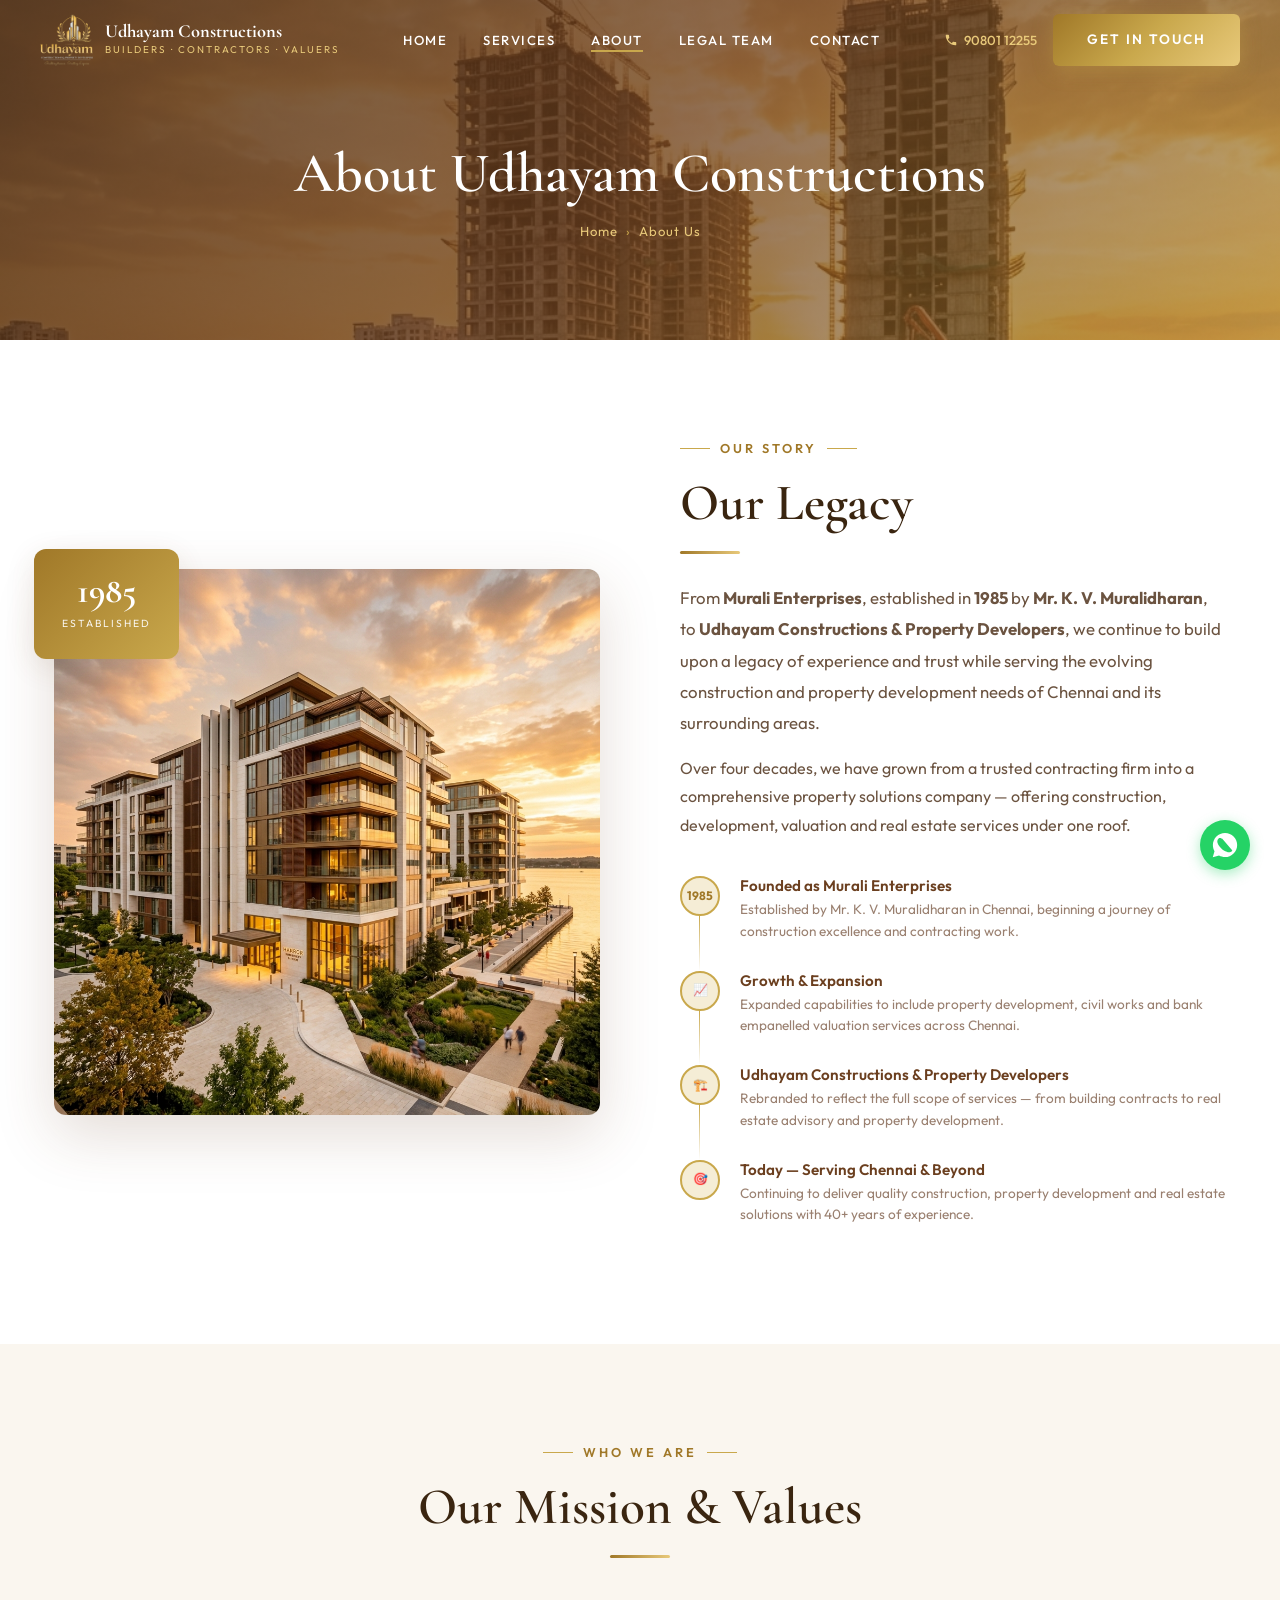
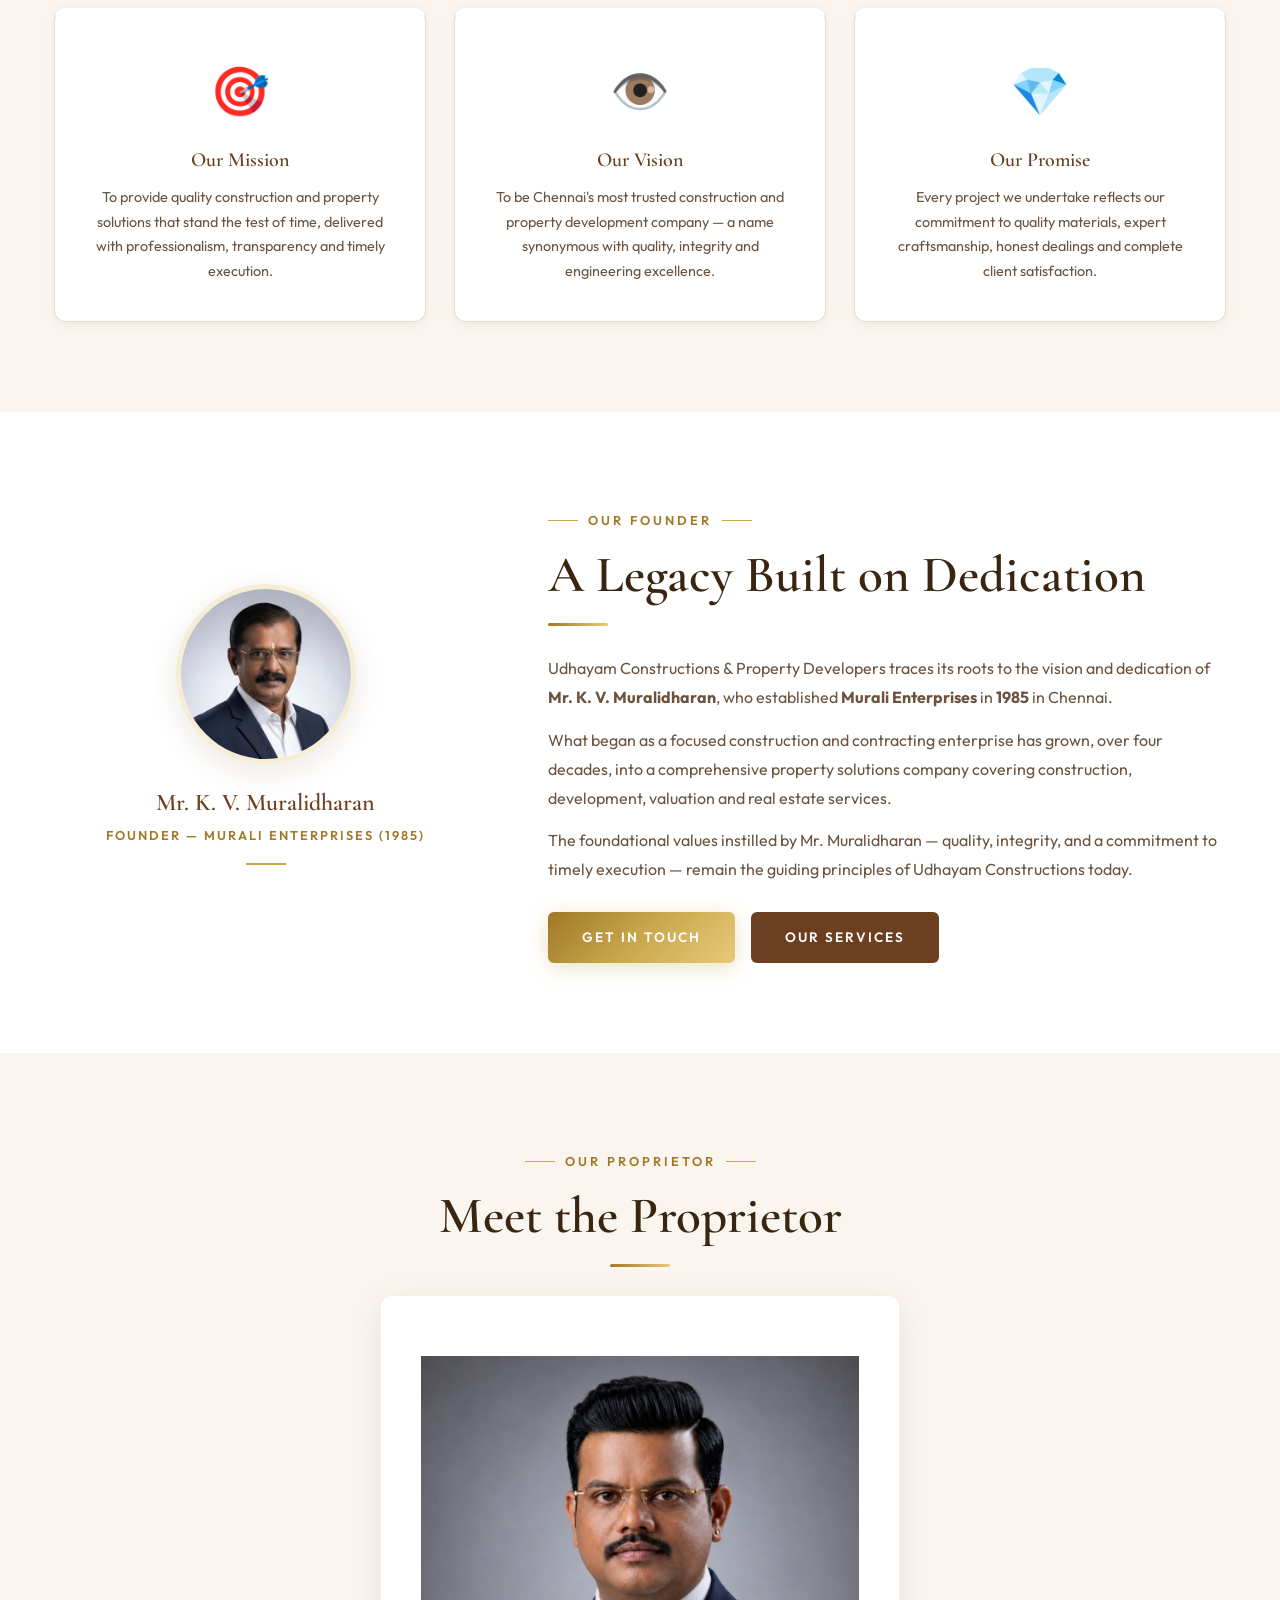
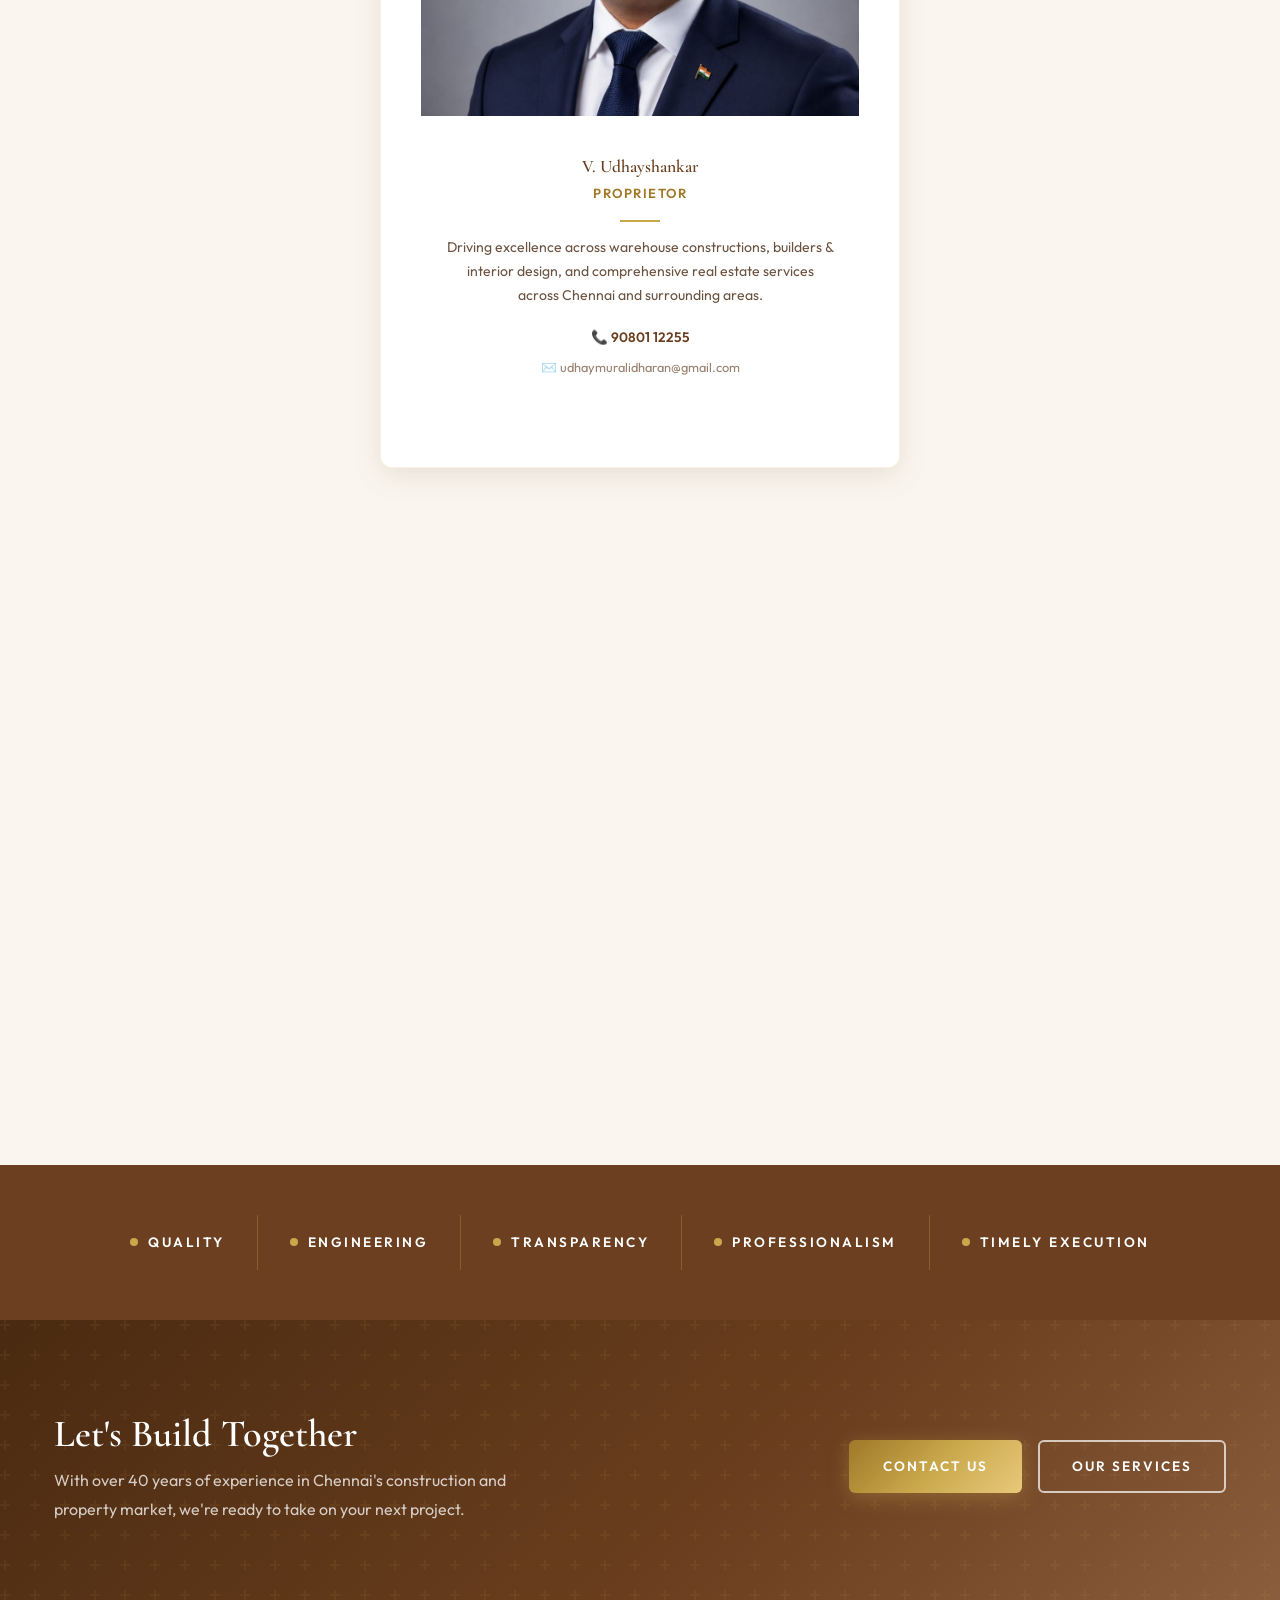
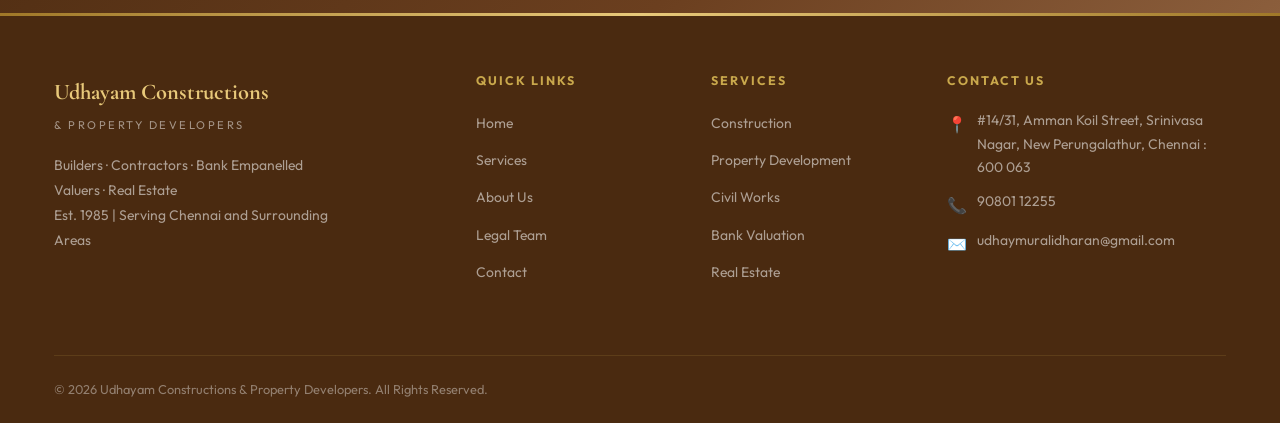
==== commit 687ce6aa: "ch" ====
--- a/about.html
+++ b/about.html
@@ -169,6 +169,34 @@
           <div style="margin-top: 28px; display:flex; gap:16px; flex-wrap:wrap;">
             <a href="contact.html" class="btn-primary">Get In Touch</a>
             <a href="services.html" class="btn-brown">Our Services</a>
+          </div>
+        </div>
+      </div>
+    </div>
+  </section>
+
+  <!-- PROPRIETOR -->
+  <section class="section-pad" style="background: var(--cream);">
+    <div class="container">
+      <div class="section-title centered fade-up">
+        <div class="section-label">Our Proprietor</div>
+        <h2>Meet the Proprietor</h2>
+        <span class="gold-line"></span>
+      </div>
+      <div style="max-width: 520px; margin: 0 auto;">
+        <div class="team-placeholder fade-up" style="background:var(--white); border-radius:var(--radius-lg); overflow:hidden; box-shadow:var(--shadow-md); border:1px solid rgba(201,168,76,0.15); text-align:center;">
+          <div style="height:360px; width:100%; overflow:hidden;">
+            <img src="proprietor.jpg" alt="V. Udhayshankar" style="width:100%; height:100%; object-fit:cover; object-position:center top;">
+          </div>
+          <div style="padding: 28px 24px;">
+            <h3 style="margin-bottom:4px; color:var(--brown);">V. Udhayshankar</h3>
+            <p style="color:var(--gold-dark); font-size:0.82rem; font-weight:600; text-transform:uppercase; letter-spacing:1.5px;">Proprietor</p>
+            <div style="margin:14px auto; width:40px; height:2px; background:var(--gold);"></div>
+            <p style="font-size:0.88rem; color:var(--text-mid); line-height:1.7;">Driving excellence across warehouse constructions, builders & interior design, and comprehensive real estate services across Chennai and surrounding areas.</p>
+            <div style="margin-top:18px; display:flex; flex-direction:column; gap:8px; align-items:center;">
+              <a href="tel:+919080112255" style="font-size:0.85rem; color:var(--brown); font-weight:600;">📞 90801 12255</a>
+              <a href="mailto:udhaymuralidharan@gmail.com" style="font-size:0.8rem; color:var(--text-light);">✉️ udhaymuralidharan@gmail.com</a>
+            </div>
           </div>
         </div>
       </div>
--- a/style.css
+++ b/style.css
@@ -1033,6 +1033,10 @@
 }
 @media (max-width: 768px) {
   #navbar { padding: 0 20px; }
+  .nav-inner { height: 70px; }
+  .nav-logo img { height: 38px; }
+  .nav-logo-text .brand { font-size: 0.9rem; }
+  .nav-logo-text .tagline { font-size: 0.5rem; letter-spacing: 1px; }
   .nav-links, .nav-cta { display: none; }
   .hamburger { display: flex; }
   .hero-stats { grid-template-columns: 1fr; position: relative; }
@@ -1078,4 +1082,18 @@
     gap: 20px !important;
     max-width: 100% !important;
   }
-}
+  .hero-buttons, .cta-buttons {
+    flex-wrap: nowrap;
+    gap: 10px;
+    width: 100%;
+    justify-content: center;
+  }
+  .hero-buttons > a, .cta-buttons > a {
+    padding: 12px 10px;
+    font-size: 0.72rem;
+    width: 50%;
+    justify-content: center;
+    text-align: center;
+    letter-spacing: 1px;
+  }
+}
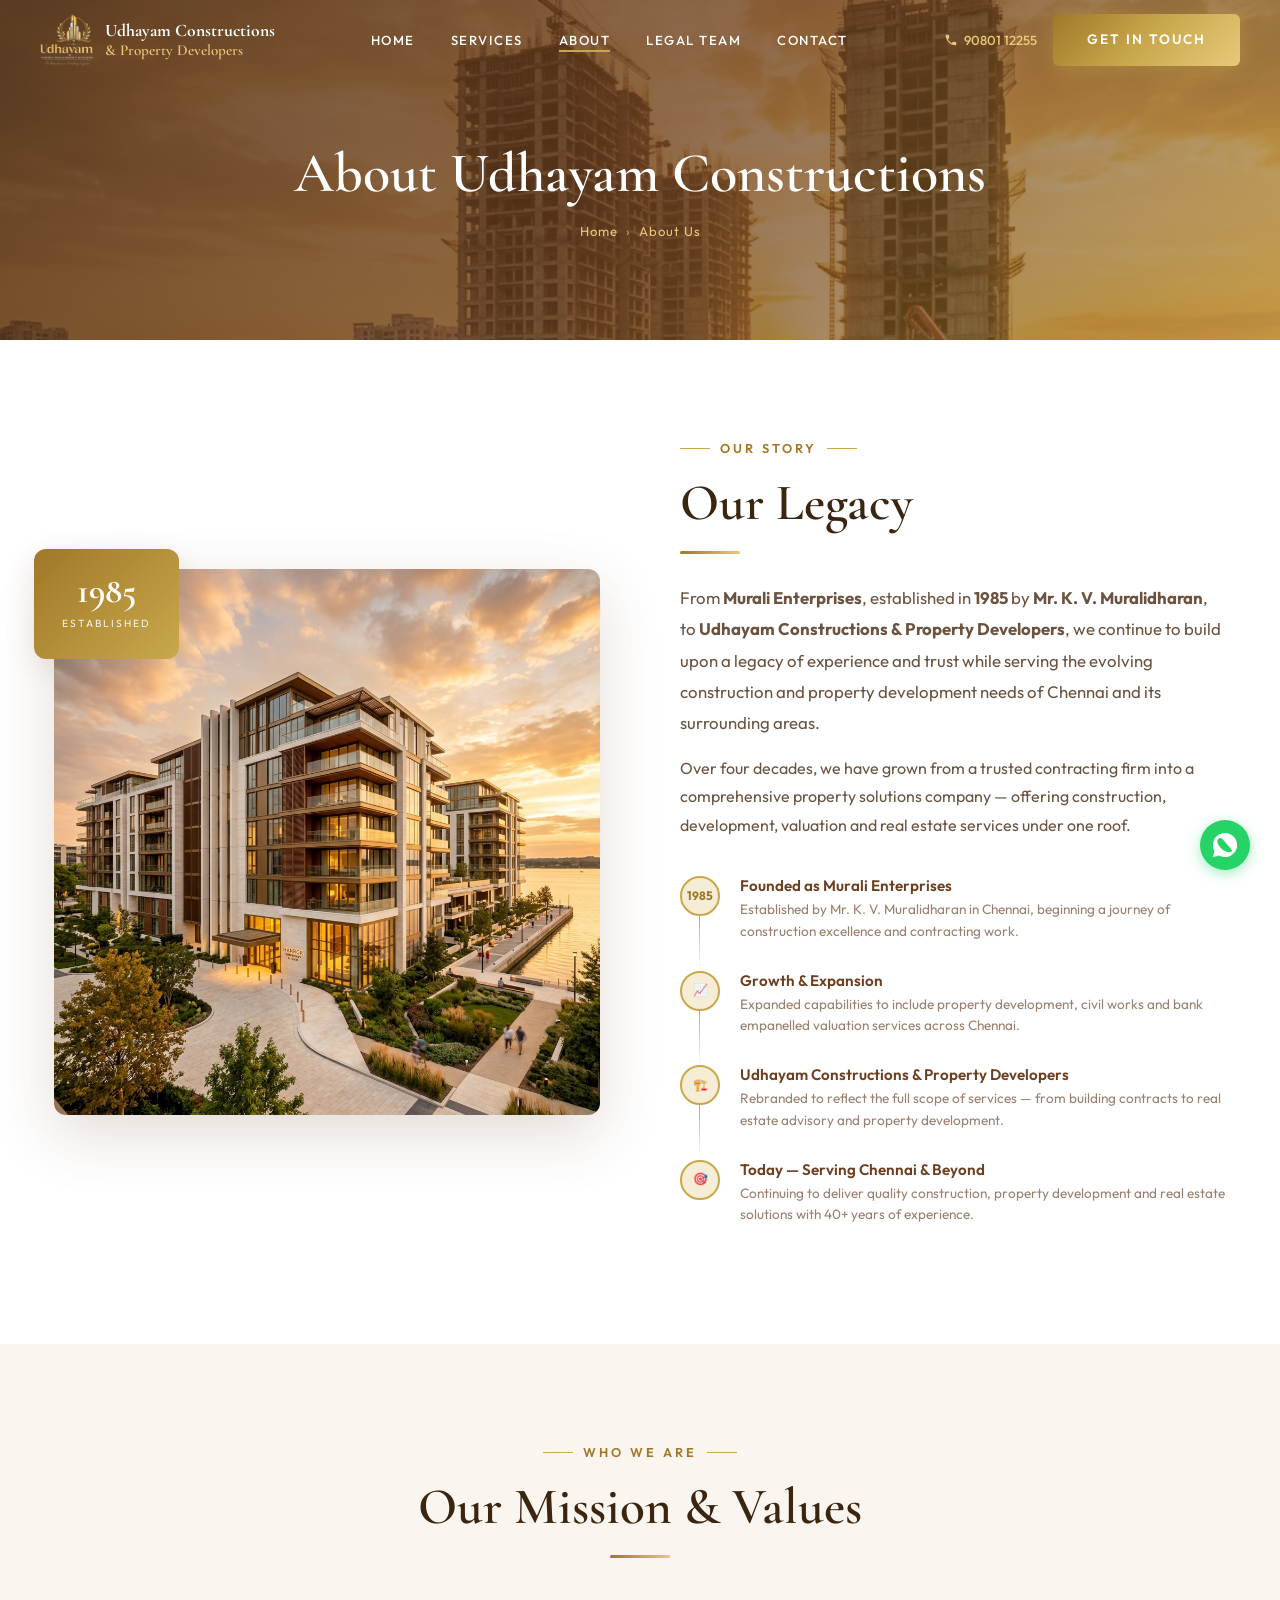
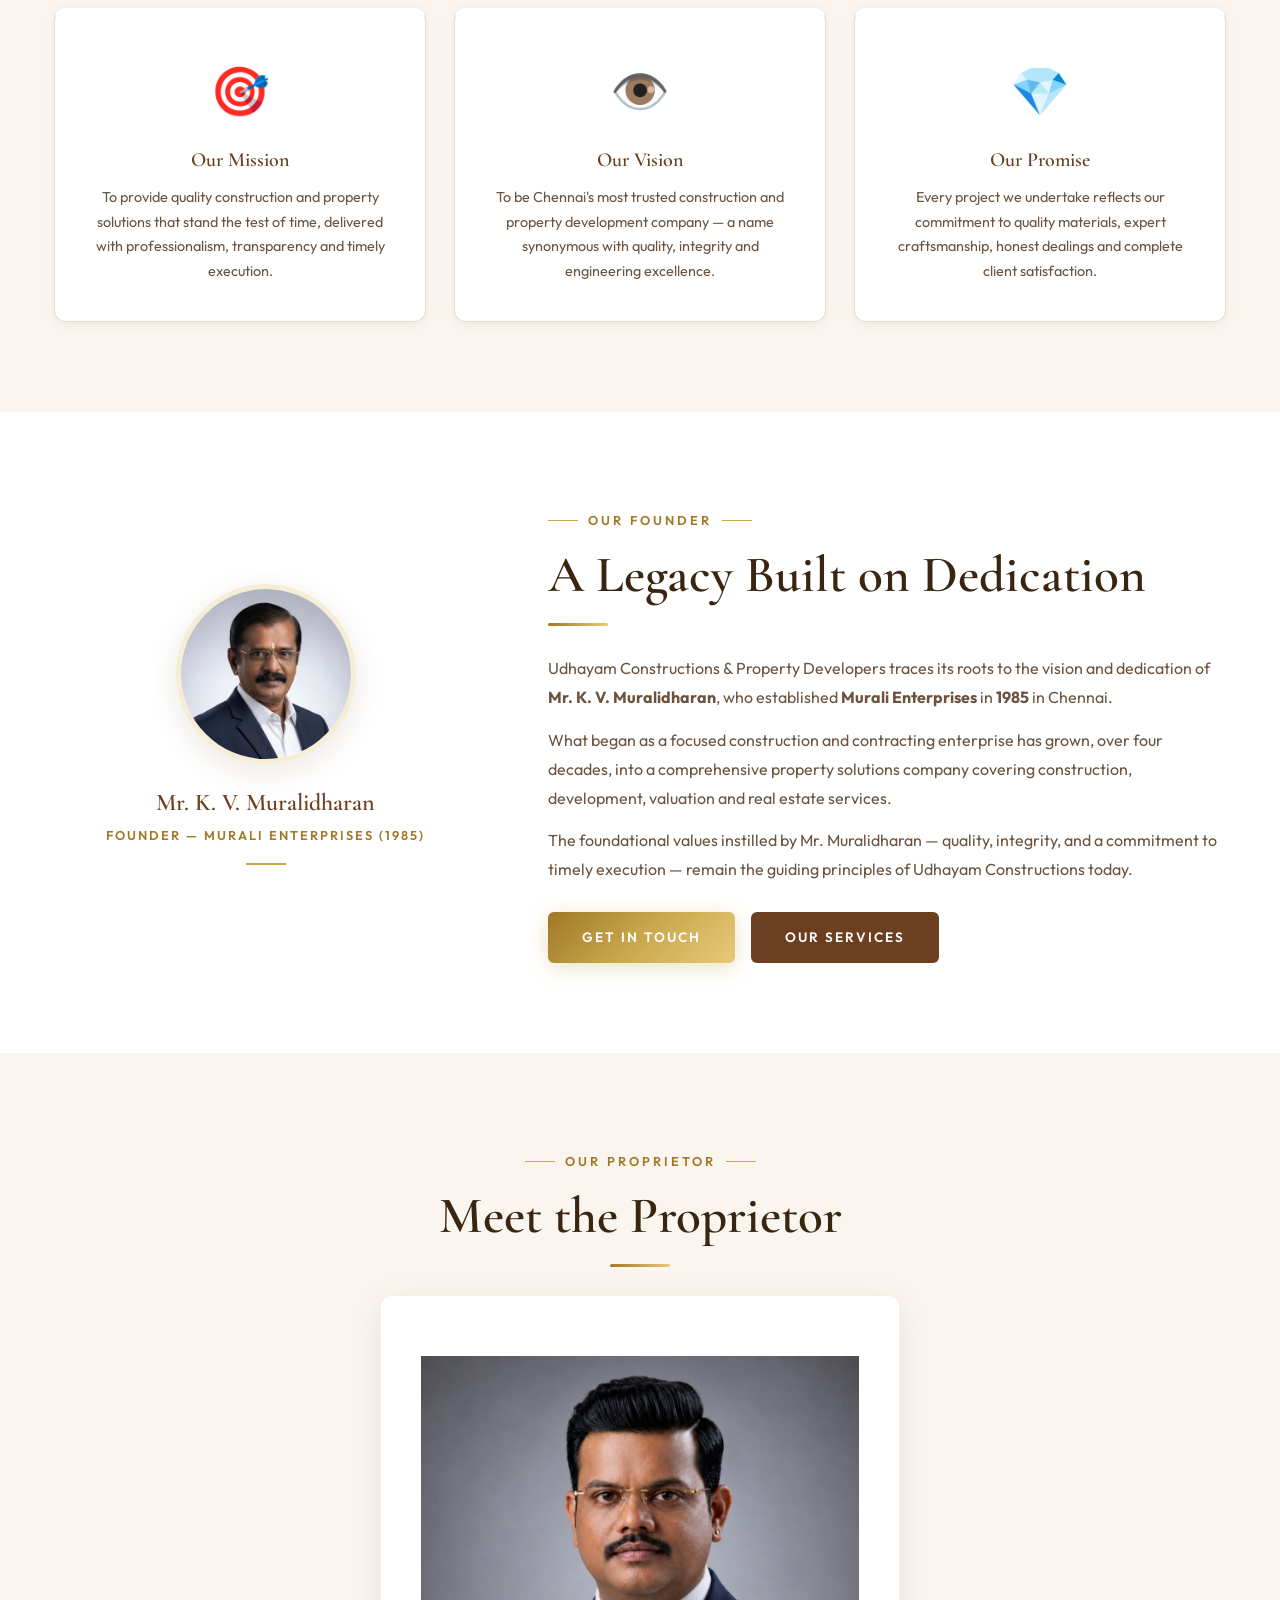
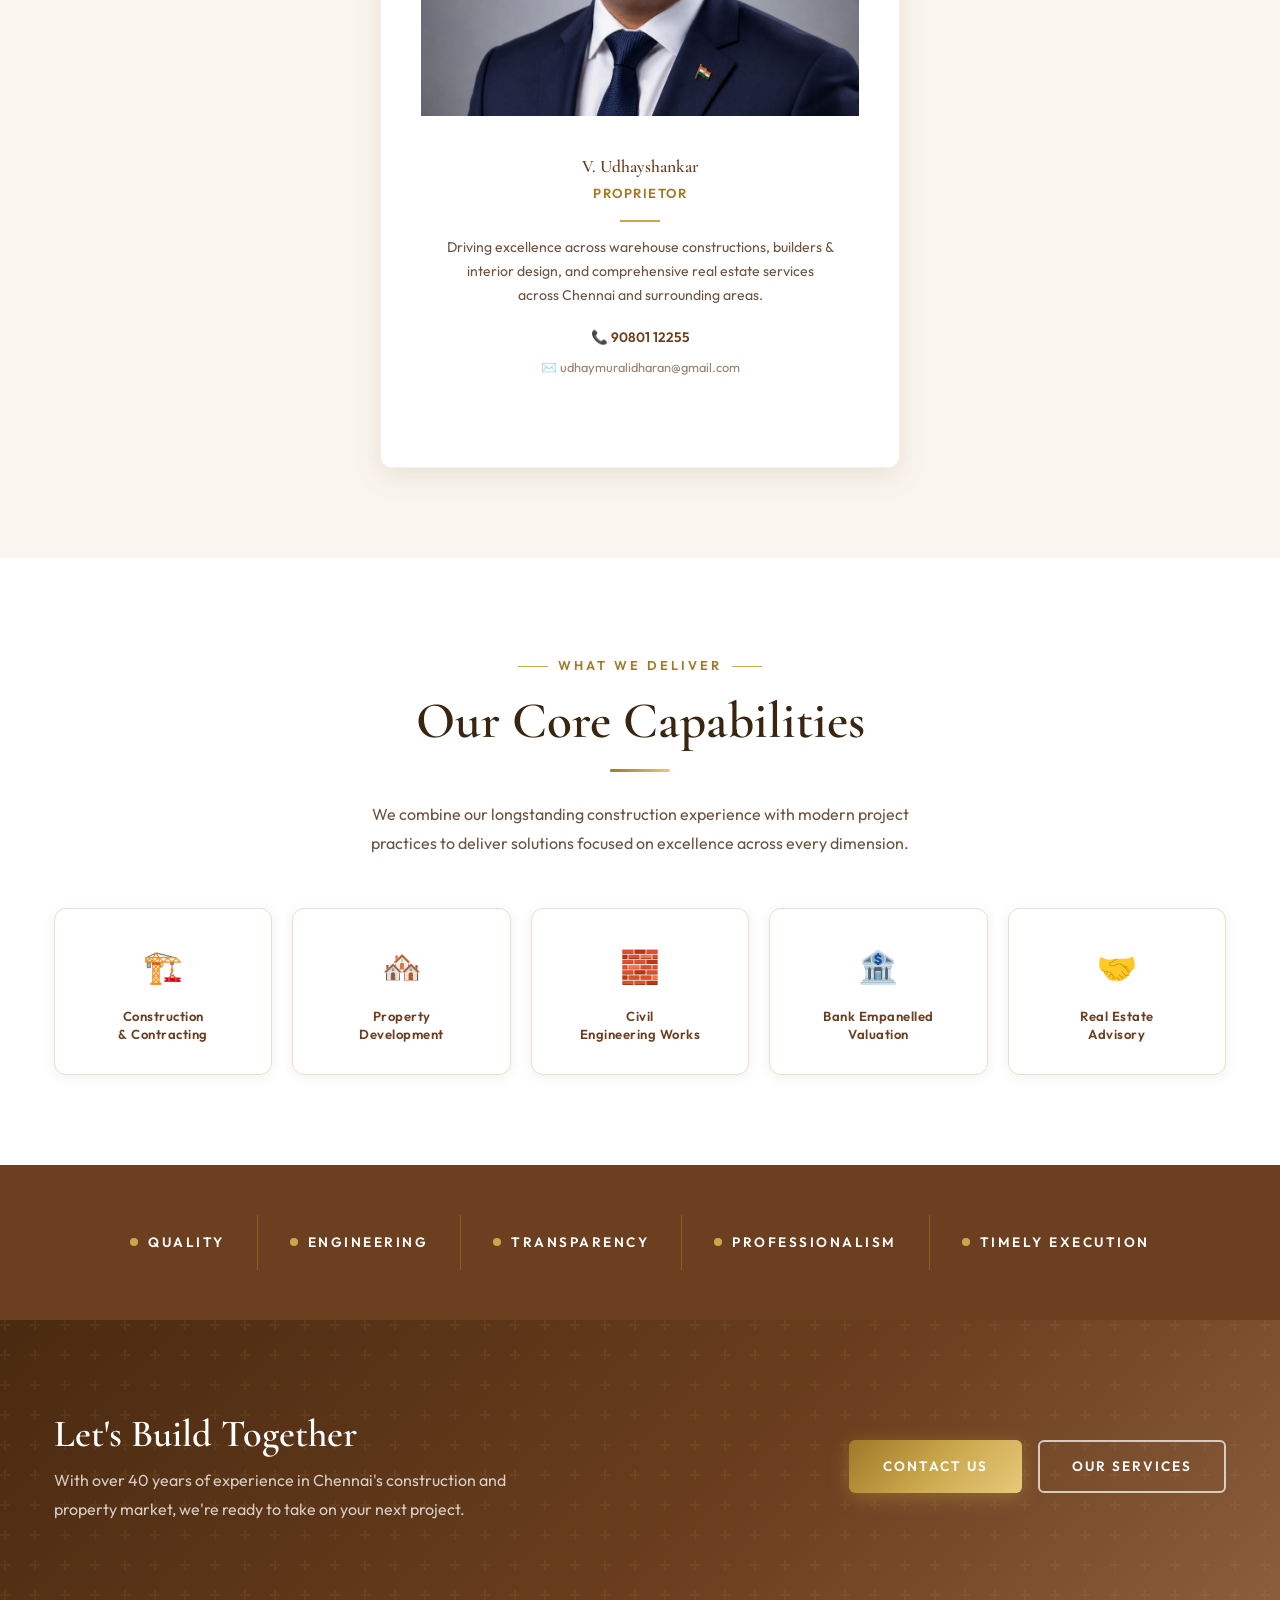
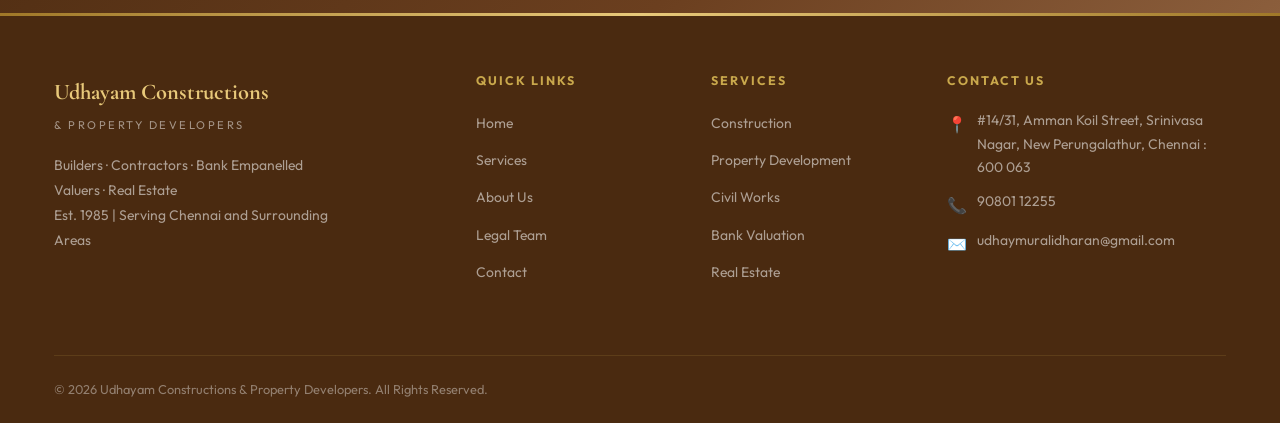
==== commit 1bad939d: "do" ====
--- a/about.html
+++ b/about.html
@@ -16,8 +16,8 @@
       <a href="index.html" class="nav-logo">
         <img src="logo.png" alt="Udhayam Constructions Logo">
         <div class="nav-logo-text">
-          <span class="brand">Udhayam Constructions</span>
-          <span class="tagline">Builders · Contractors · Valuers</span>
+          <span class="brand">Udhayam Constructions <span class="brand-sub">&amp; Property Developers</span></span>
+
         </div>
       </a>
       <ul class="nav-links">
@@ -204,7 +204,7 @@
   </section>
 
   <!-- CAPABILITIES -->
-  <section class="capabilities-section section-pad">
+  <section class="capabilities-section section-pad" style="background: var(--white);">
     <div class="container">
       <div class="section-title centered fade-up">
         <div class="section-label">What We Deliver</div>
--- a/style.css
+++ b/style.css
@@ -189,10 +189,11 @@
 .nav-logo { display: flex; align-items: center; gap: 12px; }
 .nav-logo img { height: 52px; width: auto; }
 .nav-logo-text { display: flex; flex-direction: column; }
-.nav-logo-text .brand { font-family: var(--font-heading); font-size: 1.15rem; font-weight: 700; color: var(--brown); line-height: 1.1; }
-.nav-logo-text .tagline { font-size: 0.62rem; letter-spacing: 2px; text-transform: uppercase; color: var(--gold-dark); }
+.nav-logo-text .brand { font-family: var(--font-heading); font-size: 1.1rem; font-weight: 700; color: var(--brown); line-height: 1.2; }
+.nav-logo-text .brand-sub { font-size: 0.95rem; font-weight: 600; color: var(--gold-dark); display: block; }
 #navbar.scrolled .brand { color: var(--brown); }
 #navbar:not(.scrolled) .brand { color: var(--white); }
+#navbar:not(.scrolled) .brand-sub { color: var(--gold-light); }
 #navbar:not(.scrolled) .tagline { color: var(--gold-light); }
 
 .nav-links { display: flex; align-items: center; gap: 36px; }
